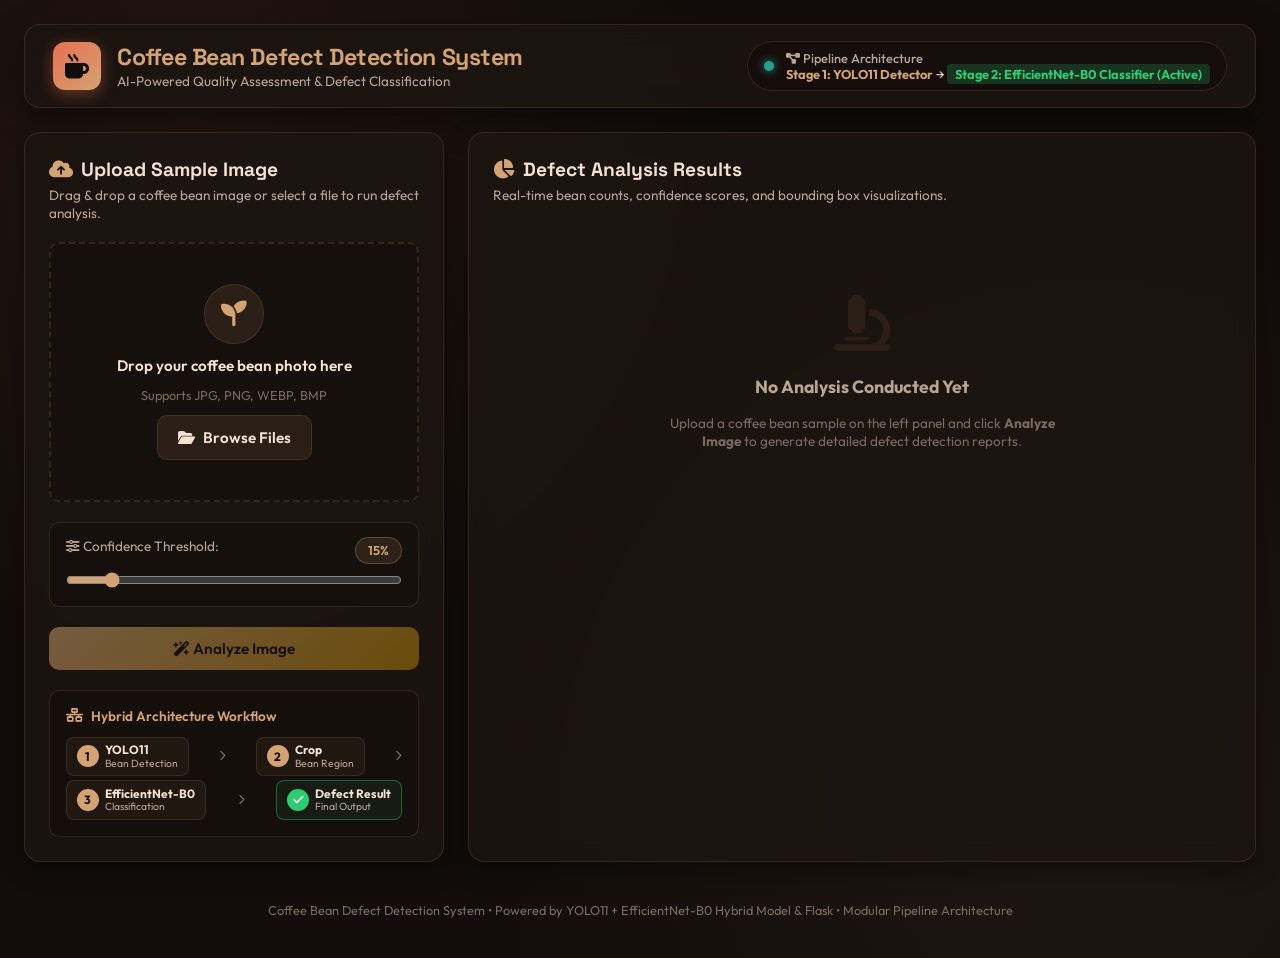
==== webapp/frontend/index.html @ 85b880dd "Initial commit - Coffee Bean Defect Detection" ====
<!DOCTYPE html>
<html lang="en">
<head>
    <meta charset="UTF-8">
    <meta name="viewport" content="width=device-width, initial-scale=1.0">
    <title>Coffee Bean Defect Detection System</title>
    <!-- Google Fonts & Font Awesome Icons -->
    <link rel="preconnect" href="https://fonts.googleapis.com">
    <link rel="preconnect" href="https://fonts.gstatic.com" crossorigin>
    <link href="https://fonts.googleapis.com/css2?family=Outfit:wght@300;400;500;600;700&family=Space+Grotesk:wght@500;700&display=swap" rel="stylesheet">
    <link rel="stylesheet" href="https://cdnjs.cloudflare.com/ajax/libs/font-awesome/6.4.0/css/all.min.css">
    <link rel="stylesheet" href="style.css">
</head>
<body>
    <div class="app-container">
        <!-- Header -->
        <header class="navbar">
            <div class="brand">
                <div class="brand-icon">
                    <i class="fa-solid fa-mug-hot"></i>
                </div>
                <div class="brand-text">
                    <h1>Coffee Bean Defect Detection System</h1>
                    <p class="subtitle">AI-Powered Quality Assessment & Defect Classification</p>
                </div>
            </div>
            <div class="pipeline-badge">
                <div class="status-indicator online"></div>
                <div class="pipeline-info">
                    <span class="pipeline-title"><i class="fa-solid fa-diagram-project"></i> Pipeline Architecture</span>
                    <span class="pipeline-stages">
                        <strong class="stage-active">Stage 1: YOLO11 Detector</strong> → 
                        <strong class="stage-active" style="background: rgba(46, 204, 113, 0.2); color: #2ecc71; padding: 2px 8px; border-radius: 4px;">Stage 2: EfficientNet-B0 Classifier (Active)</strong>
                    </span>
                </div>
            </div>
        </header>

        <!-- Main Workspace -->
        <main class="main-content">
            <!-- Control & Upload Panel (Left Column) -->
            <section class="panel upload-panel">
                <div class="panel-header">
                    <h2><i class="fa-solid fa-cloud-arrow-up"></i> Upload Sample Image</h2>
                    <p>Drag & drop a coffee bean image or select a file to run defect analysis.</p>
                </div>

                <!-- Dropzone Area -->
                <div class="dropzone" id="dropzone">
                    <input type="file" id="fileInput" accept="image/*" class="file-input">
                    <div class="dropzone-content" id="dropzoneContent">
                        <div class="upload-icon-wrapper">
                            <i class="fa-solid fa-seedling upload-icon"></i>
                        </div>
                        <p class="upload-title">Drop your coffee bean photo here</p>
                        <p class="upload-subtitle">Supports JPG, PNG, WEBP, BMP</p>
                        <button type="button" class="btn btn-secondary" onclick="document.getElementById('fileInput').click()">
                            <i class="fa-solid fa-folder-open"></i> Browse Files
                        </button>
                    </div>

                    <!-- Image Preview Overlay -->
                    <div class="preview-container hidden" id="previewContainer">
                        <img id="imagePreview" src="" alt="Selected sample preview">
                        <button type="button" class="btn-remove" id="btnRemoveImage" title="Remove Image">
                            <i class="fa-solid fa-xmark"></i>
                        </button>
                        <div class="preview-overlay-info">
                            <span id="fileNameDisplay"><i class="fa-solid fa-file-image"></i> image.jpg</span>
                        </div>
                    </div>
                </div>

                <!-- Detection Settings & Action -->
                <div class="controls-group">
                    <div class="confidence-slider-group">
                        <div class="slider-label">
                            <span><i class="fa-solid fa-sliders"></i> Confidence Threshold:</span>
                            <span id="confValueDisplay" class="badge badge-primary">15%</span>
                        </div>
                        <input type="range" id="confSlider" min="5" max="90" value="15" step="5">
                    </div>

                    <button type="button" class="btn btn-primary btn-analyze" id="btnAnalyze" disabled>
                        <span class="btn-text"><i class="fa-solid fa-wand-magic-sparkles"></i> Analyze Image</span>
                        <div class="spinner hidden" id="spinner"></div>
                    </button>
                </div>

                <!-- Hybrid Pipeline Workflow Card -->
                <div class="pipeline-workflow-card">
                    <div class="workflow-header">
                        <i class="fa-solid fa-network-wired"></i> <span>Hybrid Architecture Workflow</span>
                    </div>
                    <div class="workflow-steps">
                        <div class="step-item">
                            <span class="step-num">1</span>
                            <div class="step-details">
                                <strong>YOLO11</strong>
                                <small>Bean Detection</small>
                            </div>
                        </div>
                        <i class="fa-solid fa-chevron-right step-arrow"></i>
                        <div class="step-item">
                            <span class="step-num">2</span>
                            <div class="step-details">
                                <strong>Crop</strong>
                                <small>Bean Region</small>
                            </div>
                        </div>
                        <i class="fa-solid fa-chevron-right step-arrow"></i>
                        <div class="step-item">
                            <span class="step-num">3</span>
                            <div class="step-details">
                                <strong>EfficientNet-B0</strong>
                                <small>Classification</small>
                            </div>
                        </div>
                        <i class="fa-solid fa-chevron-right step-arrow"></i>
                        <div class="step-item step-final">
                            <span class="step-num"><i class="fa-solid fa-check"></i></span>
                            <div class="step-details">
                                <strong>Defect Result</strong>
                                <small>Final Output</small>
                            </div>
                        </div>
                    </div>
                </div>
            </section>

            <!-- Results Panel (Right Column) -->
            <section class="panel results-panel">
                <div class="panel-header">
                    <h2><i class="fa-solid fa-chart-pie"></i> Defect Analysis Results</h2>
                    <p>Real-time bean counts, confidence scores, and bounding box visualizations.</p>
                </div>

                <!-- Initial Empty State -->
                <div class="empty-state" id="emptyState">
                    <div class="empty-icon"><i class="fa-solid fa-microscope"></i></div>
                    <h3>No Analysis Conducted Yet</h3>
                    <p>Upload a coffee bean sample on the left panel and click <strong>Analyze Image</strong> to generate detailed defect detection reports.</p>
                </div>

                <!-- Active Results Section -->
                <div class="results-container hidden" id="resultsContainer">
                    <!-- Key Metric Cards -->
                    <div class="metrics-grid">
                        <div class="metric-card metric-total">
                            <div class="metric-icon"><i class="fa-solid fa-wheat-awn"></i></div>
                            <div class="metric-data">
                                <span class="metric-value" id="metricTotalBeans">0</span>
                                <span class="metric-label">Total Beans Detected</span>
                            </div>
                        </div>

                        <div class="metric-card metric-types">
                            <div class="metric-icon"><i class="fa-solid fa-triangle-exclamation"></i></div>
                            <div class="metric-data">
                                <span class="metric-value" id="metricDefectTypes">0</span>
                                <span class="metric-label">Defect Categories</span>
                            </div>
                        </div>

                        <div class="metric-card metric-quality">
                            <div class="metric-icon"><i class="fa-solid fa-shield-halved"></i></div>
                            <div class="metric-data">
                                <span class="metric-value" id="metricAvgConfidence">0%</span>
                                <span class="metric-label">Avg Confidence</span>
                            </div>
                        </div>
                    </div>

                    <!-- Visual Comparison & Tab Controls -->
                    <div class="visualizer-card">
                        <div class="tab-bar">
                            <button class="tab-btn active" data-target="annotatedView">
                                <i class="fa-solid fa-crosshairs"></i> Annotated Detection View
                            </button>
                            <button class="tab-btn" data-target="originalView">
                                <i class="fa-solid fa-image"></i> Original Image
                            </button>
                        </div>
                        <div class="image-viewport">
                            <div class="view-pane active" id="annotatedView">
                                <img id="annotatedImage" src="" alt="YOLO11 + EfficientNet-B0 Hybrid Detection Output">
                            </div>
                            <div class="view-pane" id="originalView">
                                <img id="originalImage" src="" alt="Original Uploaded Sample">
                            </div>
                        </div>
                    </div>

                    <!-- Defect Category Breakdown Badges -->
                    <div class="section-block">
                        <h3><i class="fa-solid fa-tags"></i> Class Summary</h3>
                        <div class="class-summary-tags" id="classSummaryTags">
                            <!-- Class badges rendered dynamically -->
                        </div>
                    </div>

                    <!-- Detailed Detections Table -->
                    <div class="section-block">
                        <h3><i class="fa-solid fa-list-check"></i> Individual Detections</h3>
                        <div class="table-wrapper">
                            <table class="detections-table">
                                <thead>
                                    <tr>
                                        <th>#</th>
                                        <th>Defect Class</th>
                                        <th>Confidence</th>
                                        <th>Bounding Box (xmin, ymin, xmax, ymax)</th>
                                    </tr>
                                </thead>
                                <tbody id="detectionsTableBody">
                                    <!-- Dynamic rows -->
                                </tbody>
                            </table>
                        </div>
                    </div>
                </div>
            </section>
        </main>

        <!-- Footer -->
        <footer class="footer">
            <p>Coffee Bean Defect Detection System &bull; Powered by YOLO11 + EfficientNet-B0 Hybrid Model & Flask &bull; Modular Pipeline Architecture</p>
        </footer>
    </div>

    <script src="script.js"></script>
</body>
</html>
---- webapp/frontend/style.css ----
/* CSS Variables & Coffee Theme Palette */
:root {
    --bg-dark: #120D0A;
    --bg-card: rgba(28, 20, 16, 0.85);
    --bg-card-border: rgba(212, 163, 115, 0.15);
    --panel-glow: rgba(212, 163, 115, 0.08);

    --primary-coffee: #D4A373;
    --primary-hover: #FAEDCD;
    --accent-amber: #E76F51;
    --accent-gold: #F4A261;
    --dark-roast: #2B1E16;
    
    --text-primary: #F4E1D2;
    --text-secondary: #B8A495;
    --text-muted: #7A695C;

    --badge-bg: rgba(212, 163, 115, 0.12);
    --badge-border: rgba(212, 163, 115, 0.3);

    --success-green: #2A9D8F;
    --danger-red: #E63946;

    --radius-lg: 16px;
    --radius-md: 10px;
    --radius-sm: 6px;

    --transition-fast: 0.2s ease;
    --transition-normal: 0.3s cubic-bezier(0.4, 0, 0.2, 1);
}

* {
    box-sizing: border-box;
    margin: 0;
    padding: 0;
}

body {
    font-family: 'Outfit', sans-serif;
    background-color: var(--bg-dark);
    background-image: 
        radial-gradient(circle at 15% 15%, rgba(231, 111, 81, 0.08) 0%, transparent 40%),
        radial-gradient(circle at 85% 85%, rgba(212, 163, 115, 0.06) 0%, transparent 45%);
    color: var(--text-primary);
    min-height: 100vh;
    display: flex;
    flex-direction: column;
}

.app-container {
    max-width: 1400px;
    margin: 0 auto;
    width: 100%;
    padding: 1.5rem;
    display: flex;
    flex-direction: column;
    gap: 1.5rem;
    min-height: 100vh;
}

/* Header & Navbar */
.navbar {
    display: flex;
    justify-content: space-between;
    align-items: center;
    background: var(--bg-card);
    border: 1px solid var(--bg-card-border);
    backdrop-filter: blur(12px);
    padding: 1rem 1.75rem;
    border-radius: var(--radius-lg);
    box-shadow: 0 10px 30px rgba(0, 0, 0, 0.5);
    flex-wrap: wrap;
    gap: 1rem;
}

.brand {
    display: flex;
    align-items: center;
    gap: 1rem;
}

.brand-icon {
    width: 48px;
    height: 48px;
    background: linear-gradient(135deg, var(--accent-amber), var(--primary-coffee));
    border-radius: 12px;
    display: flex;
    align-items: center;
    justify-content: center;
    font-size: 1.5rem;
    color: #120D0A;
    box-shadow: 0 4px 15px rgba(231, 111, 81, 0.4);
}

.brand-text h1 {
    font-family: 'Space Grotesk', sans-serif;
    font-size: 1.45rem;
    font-weight: 700;
    color: var(--primary-coffee);
    letter-spacing: -0.02em;
}

.brand-text .subtitle {
    font-size: 0.85rem;
    color: var(--text-secondary);
}

.pipeline-badge {
    display: flex;
    align-items: center;
    gap: 0.75rem;
    background: rgba(18, 13, 10, 0.6);
    border: 1px solid var(--bg-card-border);
    padding: 0.5rem 1rem;
    border-radius: 30px;
}

.status-indicator {
    width: 10px;
    height: 10px;
    border-radius: 50%;
}

.status-indicator.online {
    background: var(--success-green);
    box-shadow: 0 0 10px var(--success-green);
}

.pipeline-info {
    display: flex;
    flex-direction: column;
    font-size: 0.8rem;
}

.pipeline-title {
    color: var(--text-secondary);
    font-weight: 500;
}

.stage-active {
    color: var(--primary-coffee);
}

.stage-future {
    color: var(--text-muted);
    font-style: italic;
}

/* Main Layout Grid */
.main-content {
    display: grid;
    grid-template-columns: 420px 1fr;
    gap: 1.5rem;
    flex: 1;
}

@media (max-width: 1024px) {
    .main-content {
        grid-template-columns: 1fr;
    }
}

/* Panels */
.panel {
    background: var(--bg-card);
    border: 1px solid var(--bg-card-border);
    backdrop-filter: blur(12px);
    border-radius: var(--radius-lg);
    padding: 1.5rem;
    display: flex;
    flex-direction: column;
    gap: 1.25rem;
    box-shadow: 0 8px 24px rgba(0, 0, 0, 0.4);
}

.panel-header h2 {
    font-family: 'Space Grotesk', sans-serif;
    font-size: 1.2rem;
    color: var(--text-primary);
    display: flex;
    align-items: center;
    gap: 0.5rem;
}

.panel-header h2 i {
    color: var(--primary-coffee);
}

.panel-header p {
    font-size: 0.85rem;
    color: var(--text-secondary);
    margin-top: 0.25rem;
}

/* Dropzone Area */
.dropzone {
    border: 2px dashed var(--bg-card-border);
    border-radius: var(--radius-md);
    background: rgba(18, 13, 10, 0.4);
    min-height: 260px;
    display: flex;
    align-items: center;
    justify-content: center;
    position: relative;
    overflow: hidden;
    transition: var(--transition-normal);
    cursor: pointer;
}

.dropzone:hover, .dropzone.dragover {
    border-color: var(--primary-coffee);
    background: rgba(212, 163, 115, 0.05);
    box-shadow: 0 0 20px var(--panel-glow);
}

.file-input {
    display: none;
}

.dropzone-content {
    text-align: center;
    padding: 1.5rem;
    display: flex;
    flex-direction: column;
    align-items: center;
    gap: 0.75rem;
}

.upload-icon-wrapper {
    width: 60px;
    height: 60px;
    background: var(--dark-roast);
    border: 1px solid var(--bg-card-border);
    border-radius: 50%;
    display: flex;
    align-items: center;
    justify-content: center;
    font-size: 1.6rem;
    color: var(--primary-coffee);
}

.upload-title {
    font-weight: 600;
    font-size: 0.95rem;
    color: var(--text-primary);
}

.upload-subtitle {
    font-size: 0.8rem;
    color: var(--text-muted);
}

/* Preview Area */
.preview-container {
    width: 100%;
    height: 100%;
    position: absolute;
    top: 0;
    left: 0;
    background: var(--bg-dark);
}

.preview-container img {
    width: 100%;
    height: 100%;
    object-fit: contain;
}

.btn-remove {
    position: absolute;
    top: 10px;
    right: 10px;
    width: 32px;
    height: 32px;
    border-radius: 50%;
    background: rgba(0, 0, 0, 0.7);
    border: 1px solid rgba(255, 255, 255, 0.2);
    color: #fff;
    cursor: pointer;
    display: flex;
    align-items: center;
    justify-content: center;
    transition: var(--transition-fast);
}

.btn-remove:hover {
    background: var(--danger-red);
}

.preview-overlay-info {
    position: absolute;
    bottom: 10px;
    left: 10px;
    background: rgba(0, 0, 0, 0.75);
    padding: 0.25rem 0.75rem;
    border-radius: 20px;
    font-size: 0.75rem;
    color: var(--text-secondary);
}

/* Controls */
.controls-group {
    display: flex;
    flex-direction: column;
    gap: 1.25rem;
}

.confidence-slider-group {
    background: rgba(18, 13, 10, 0.4);
    padding: 0.85rem 1rem;
    border-radius: var(--radius-md);
    border: 1px solid var(--bg-card-border);
}

.slider-label {
    display: flex;
    justify-content: space-between;
    font-size: 0.85rem;
    color: var(--text-secondary);
    margin-bottom: 0.5rem;
}

input[type="range"] {
    width: 100%;
    accent-color: var(--primary-coffee);
    cursor: pointer;
}

/* Buttons */
.btn {
    font-family: inherit;
    font-size: 0.95rem;
    font-weight: 600;
    padding: 0.75rem 1.25rem;
    border-radius: var(--radius-md);
    border: none;
    cursor: pointer;
    display: inline-flex;
    align-items: center;
    justify-content: center;
    gap: 0.5rem;
    transition: var(--transition-normal);
}

.btn-primary {
    background: linear-gradient(135deg, var(--primary-coffee), #B8860B);
    color: #120D0A;
    box-shadow: 0 4px 15px rgba(212, 163, 115, 0.3);
}

.btn-primary:hover:not(:disabled) {
    background: linear-gradient(135deg, var(--primary-hover), var(--primary-coffee));
    box-shadow: 0 6px 20px rgba(212, 163, 115, 0.5);
    transform: translateY(-2px);
}

.btn-primary:disabled {
    opacity: 0.5;
    cursor: not-allowed;
    box-shadow: none;
}

.btn-secondary {
    background: var(--dark-roast);
    border: 1px solid var(--bg-card-border);
    color: var(--text-primary);
}

.btn-secondary:hover {
    background: rgba(212, 163, 115, 0.15);
}

/* Spinner */
.spinner {
    width: 18px;
    height: 18px;
    border: 2px solid rgba(18, 13, 10, 0.3);
    border-top-color: #120D0A;
    border-radius: 50%;
    animation: spin 0.8s linear infinite;
}

@keyframes spin {
    to { transform: rotate(360deg); }
}

/* Results Section */
.empty-state {
    text-align: center;
    padding: 4rem 2rem;
    display: flex;
    flex-direction: column;
    align-items: center;
    gap: 1rem;
    color: var(--text-muted);
}

.empty-icon {
    font-size: 3.5rem;
    color: var(--dark-roast);
}

.empty-state h3 {
    color: var(--text-secondary);
    font-size: 1.1rem;
}

.empty-state p {
    font-size: 0.85rem;
    max-width: 400px;
}

/* Metrics Cards */
.metrics-grid {
    display: grid;
    grid-template-columns: repeat(auto-fit, minmax(180px, 1fr));
    gap: 1rem;
}

.metric-card {
    background: rgba(18, 13, 10, 0.5);
    border: 1px solid var(--bg-card-border);
    padding: 1rem;
    border-radius: var(--radius-md);
    display: flex;
    align-items: center;
    gap: 1rem;
}

.metric-icon {
    width: 42px;
    height: 42px;
    border-radius: var(--radius-sm);
    background: var(--dark-roast);
    border: 1px solid var(--bg-card-border);
    display: flex;
    align-items: center;
    justify-content: center;
    font-size: 1.2rem;
    color: var(--primary-coffee);
}

.metric-data {
    display: flex;
    flex-direction: column;
}

.metric-value {
    font-family: 'Space Grotesk', sans-serif;
    font-size: 1.4rem;
    font-weight: 700;
    color: var(--text-primary);
}

.metric-label {
    font-size: 0.75rem;
    color: var(--text-secondary);
}

/* Image Visualizer Card */
.visualizer-card {
    background: rgba(18, 13, 10, 0.6);
    border: 1px solid var(--bg-card-border);
    border-radius: var(--radius-md);
    overflow: hidden;
}

.tab-bar {
    display: flex;
    background: var(--dark-roast);
    border-bottom: 1px solid var(--bg-card-border);
}

.tab-btn {
    flex: 1;
    padding: 0.75rem;
    background: transparent;
    border: none;
    color: var(--text-secondary);
    font-family: inherit;
    font-size: 0.85rem;
    font-weight: 500;
    cursor: pointer;
    transition: var(--transition-fast);
}

.tab-btn.active {
    color: var(--primary-coffee);
    background: rgba(212, 163, 115, 0.1);
    border-bottom: 2px solid var(--primary-coffee);
}

.image-viewport {
    min-height: 540px;
    max-height: 75vh;
    height: auto;
    position: relative;
    background: #080605;
    display: flex;
    align-items: center;
    justify-content: center;
    padding: 0.75rem;
}

.view-pane {
    display: none;
    width: 100%;
    height: 100%;
}

.view-pane.active {
    display: flex;
    align-items: center;
    justify-content: center;
}

.view-pane img {
    max-width: 100%;
    max-height: 70vh;
    width: auto;
    height: auto;
    object-fit: contain;
    border-radius: var(--radius-sm);
    box-shadow: 0 4px 20px rgba(0,0,0,0.6);
}

/* Pipeline Workflow Card */
.pipeline-workflow-card {
    background: rgba(18, 13, 10, 0.5);
    border: 1px solid var(--bg-card-border);
    border-radius: var(--radius-md);
    padding: 1rem;
    display: flex;
    flex-direction: column;
    gap: 0.75rem;
}

.workflow-header {
    font-size: 0.85rem;
    font-weight: 600;
    color: var(--primary-coffee);
    display: flex;
    align-items: center;
    gap: 0.5rem;
}

.workflow-steps {
    display: flex;
    align-items: center;
    justify-content: space-between;
    gap: 0.25rem;
    flex-wrap: wrap;
}

.step-item {
    display: flex;
    align-items: center;
    gap: 0.4rem;
    background: rgba(43, 30, 22, 0.6);
    border: 1px solid var(--bg-card-border);
    padding: 0.35rem 0.6rem;
    border-radius: 8px;
}

.step-num {
    width: 22px;
    height: 22px;
    background: var(--primary-coffee);
    color: #120D0A;
    font-weight: 700;
    font-size: 0.75rem;
    border-radius: 50%;
    display: flex;
    align-items: center;
    justify-content: center;
}

.step-details {
    display: flex;
    flex-direction: column;
}

.step-details strong {
    font-size: 0.75rem;
    color: var(--text-primary);
    line-height: 1.1;
}

.step-details small {
    font-size: 0.65rem;
    color: var(--text-secondary);
}

.step-arrow {
    font-size: 0.65rem;
    color: var(--text-muted);
}

.step-final {
    border-color: rgba(46, 204, 113, 0.4);
    background: rgba(46, 204, 113, 0.08);
}

.step-final .step-num {
    background: #2ecc71;
    color: #fff;
}

/* Section Blocks & Badges */
.section-block h3 {
    font-size: 0.95rem;
    color: var(--text-secondary);
    margin-bottom: 0.75rem;
    display: flex;
    align-items: center;
    gap: 0.5rem;
}

.class-summary-tags {
    display: flex;
    flex-wrap: wrap;
    gap: 0.5rem;
}

.badge {
    display: inline-flex;
    align-items: center;
    gap: 0.4rem;
    padding: 0.3rem 0.75rem;
    border-radius: 20px;
    font-size: 0.8rem;
    font-weight: 600;
    background: var(--badge-bg);
    border: 1px solid var(--badge-border);
    color: var(--primary-coffee);
}

.badge-count {
    background: var(--primary-coffee);
    color: #120D0A;
    border-radius: 10px;
    padding: 0.05rem 0.4rem;
    font-size: 0.75rem;
}

/* Table */
.table-wrapper {
    overflow-x: auto;
    border: 1px solid var(--bg-card-border);
    border-radius: var(--radius-md);
    max-height: 240px;
    overflow-y: auto;
}

.detections-table {
    width: 100%;
    border-collapse: collapse;
    font-size: 0.85rem;
    text-align: left;
}

.detections-table th {
    background: var(--dark-roast);
    color: var(--text-secondary);
    padding: 0.75rem 1rem;
    font-weight: 600;
    position: sticky;
    top: 0;
}

.detections-table td {
    padding: 0.65rem 1rem;
    border-top: 1px solid rgba(212, 163, 115, 0.08);
    color: var(--text-primary);
}

.detections-table tr:hover {
    background: rgba(212, 163, 115, 0.05);
}

/* Utility Classes */
.hidden {
    display: none !important;
}

.footer {
    text-align: center;
    font-size: 0.8rem;
    color: var(--text-muted);
    padding: 1rem 0;
    margin-top: auto;
}
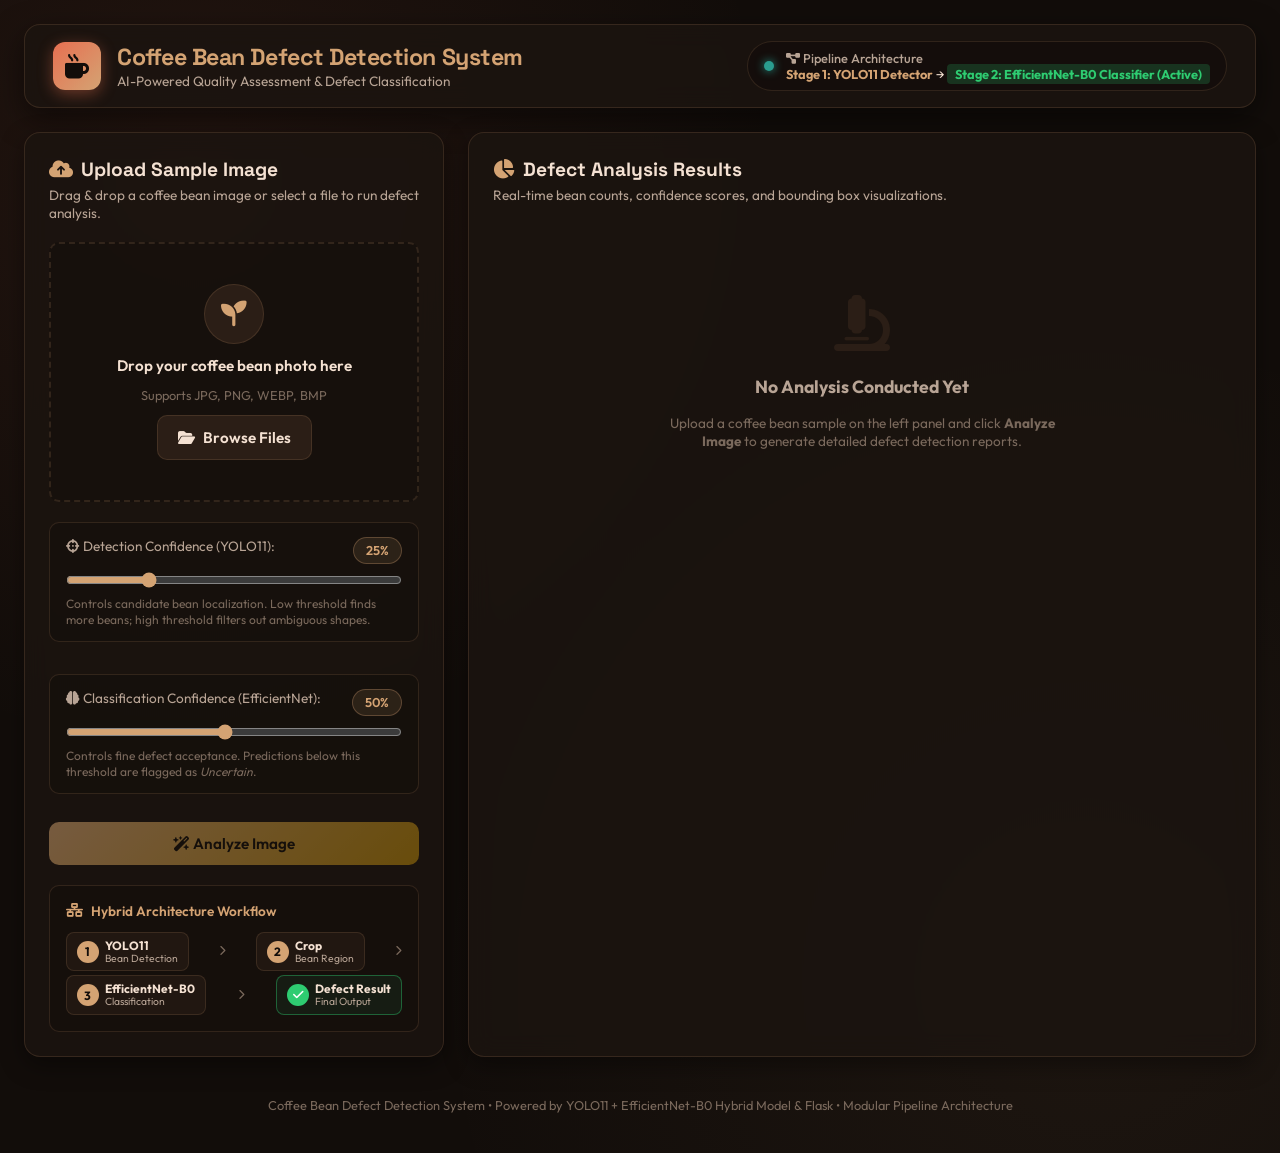
==== commit d6bf9197: "Improve hybrid inference, analysis dashboard, and classification UI - hybrid_predict.py: batch Effic" ====
--- a/webapp/frontend/index.html
+++ b/webapp/frontend/index.html
@@ -9,6 +9,8 @@
     <link rel="preconnect" href="https://fonts.gstatic.com" crossorigin>
     <link href="https://fonts.googleapis.com/css2?family=Outfit:wght@300;400;500;600;700&family=Space+Grotesk:wght@500;700&display=swap" rel="stylesheet">
     <link rel="stylesheet" href="https://cdnjs.cloudflare.com/ajax/libs/font-awesome/6.4.0/css/all.min.css">
+    <!-- Chart.js for Academic Distribution Chart -->
+    <script src="https://cdn.jsdelivr.net/npm/chart.js@4.4.1/dist/chart.umd.min.js"></script>
     <link rel="stylesheet" href="style.css">
 </head>
 <body>
@@ -73,15 +75,31 @@
 
                 <!-- Detection Settings & Action -->
                 <div class="controls-group">
+                    <!-- Detector Confidence Slider -->
                     <div class="confidence-slider-group">
                         <div class="slider-label">
-                            <span><i class="fa-solid fa-sliders"></i> Confidence Threshold:</span>
-                            <span id="confValueDisplay" class="badge badge-primary">15%</span>
-                        </div>
-                        <input type="range" id="confSlider" min="5" max="90" value="15" step="5">
-                    </div>
-
-                    <button type="button" class="btn btn-primary btn-analyze" id="btnAnalyze" disabled>
+                            <span><i class="fa-solid fa-crosshairs"></i> Detection Confidence (YOLO11):</span>
+                            <span id="confValueDisplay" class="badge badge-primary">25%</span>
+                        </div>
+                        <input type="range" id="confSlider" min="5" max="90" value="25" step="5">
+                        <p style="font-size: 0.75rem; color: var(--text-muted); margin-top: 4px; line-height: 1.3;">
+                            Controls candidate bean localization. Low threshold finds more beans; high threshold filters out ambiguous shapes.
+                        </p>
+                    </div>
+
+                    <!-- Classifier Confidence Slider -->
+                    <div class="confidence-slider-group" style="margin-top: 0.75rem;">
+                        <div class="slider-label">
+                            <span><i class="fa-solid fa-brain"></i> Classification Confidence (EfficientNet):</span>
+                            <span id="effnetConfValueDisplay" class="badge badge-primary">50%</span>
+                        </div>
+                        <input type="range" id="effnetConfSlider" min="10" max="95" value="50" step="5">
+                        <p style="font-size: 0.75rem; color: var(--text-muted); margin-top: 4px; line-height: 1.3;">
+                            Controls fine defect acceptance. Predictions below this threshold are flagged as <em>Uncertain</em>.
+                        </p>
+                    </div>
+
+                    <button type="button" class="btn btn-primary btn-analyze" id="btnAnalyze" disabled style="margin-top: 0.5rem;">
                         <span class="btn-text"><i class="fa-solid fa-wand-magic-sparkles"></i> Analyze Image</span>
                         <div class="spinner hidden" id="spinner"></div>
                     </button>
@@ -144,30 +162,47 @@
 
                 <!-- Active Results Section -->
                 <div class="results-container hidden" id="resultsContainer">
-                    <!-- Key Metric Cards -->
+                    <!-- Key Metric Cards (4 Compact Stat Cards) -->
                     <div class="metrics-grid">
                         <div class="metric-card metric-total">
                             <div class="metric-icon"><i class="fa-solid fa-wheat-awn"></i></div>
                             <div class="metric-data">
                                 <span class="metric-value" id="metricTotalBeans">0</span>
-                                <span class="metric-label">Total Beans Detected</span>
-                            </div>
-                        </div>
-
-                        <div class="metric-card metric-types">
-                            <div class="metric-icon"><i class="fa-solid fa-triangle-exclamation"></i></div>
+                                <span class="metric-label">Total Beans</span>
+                            </div>
+                        </div>
+
+                        <div class="metric-card" style="border-left: 3px solid #2ecc71;">
+                            <div class="metric-icon" style="color: #2ecc71; background: rgba(46, 204, 113, 0.1);"><i class="fa-solid fa-circle-check"></i></div>
                             <div class="metric-data">
-                                <span class="metric-value" id="metricDefectTypes">0</span>
-                                <span class="metric-label">Defect Categories</span>
-                            </div>
-                        </div>
-
-                        <div class="metric-card metric-quality">
-                            <div class="metric-icon"><i class="fa-solid fa-shield-halved"></i></div>
+                                <span class="metric-value" id="metricConfirmed" style="color: #2ecc71;">0</span>
+                                <span class="metric-label">Confirmed</span>
+                            </div>
+                        </div>
+
+                        <div class="metric-card" style="border-left: 3px solid #e67e22;">
+                            <div class="metric-icon" style="color: #e67e22; background: rgba(230, 126, 34, 0.1);"><i class="fa-solid fa-triangle-exclamation"></i></div>
                             <div class="metric-data">
-                                <span class="metric-value" id="metricAvgConfidence">0%</span>
-                                <span class="metric-label">Avg Confidence</span>
-                            </div>
+                                <span class="metric-value" id="metricUncertain" style="color: #e67e22;">0</span>
+                                <span class="metric-label">Uncertain</span>
+                            </div>
+                        </div>
+
+                        <div class="metric-card metric-quality" style="border-left: 3px solid var(--accent-gold);">
+                            <div class="metric-icon"><i class="fa-solid fa-stopwatch"></i></div>
+                            <div class="metric-data">
+                                <span class="metric-value" id="metricProcessingTime">0 ms</span>
+                                <span class="metric-label" title="Measured end-to-end request time including upload and inference">Frontend Elapsed Time</span>
+                            </div>
+                        </div>
+                    </div>
+
+                    <!-- Compact Hybrid Model Information Panel -->
+                    <div class="model-info-panel">
+                        <div class="info-row">
+                            <span class="info-tag"><i class="fa-solid fa-microchip"></i> <strong>Stage 1 (Detection):</strong> YOLO11n @ 640px (<span id="infoYoloThresh">25%</span> threshold)</span>
+                            <span class="info-tag"><i class="fa-solid fa-brain"></i> <strong>Stage 2 (Classification):</strong> EfficientNet-B0 (<span id="infoEffnetThresh">50%</span> threshold)</span>
+                            <span class="info-tag"><i class="fa-solid fa-file-image"></i> <strong>Sample:</strong> <span id="infoSampleName">None</span></span>
                         </div>
                     </div>
 
@@ -191,25 +226,68 @@
                         </div>
                     </div>
 
-                    <!-- Defect Category Breakdown Badges -->
+                    <!-- Defect Distribution Chart & Summary Section -->
                     <div class="section-block">
-                        <h3><i class="fa-solid fa-tags"></i> Class Summary</h3>
-                        <div class="class-summary-tags" id="classSummaryTags">
+                        <div class="section-header-flex">
+                            <h3><i class="fa-solid fa-chart-column"></i> Predicted-Class Distribution</h3>
+                            <small class="text-muted" style="font-size: 0.75rem;">Model prediction distribution across detected beans (not ground-truth accuracy)</small>
+                        </div>
+                        <div class="chart-container-card" style="background: var(--bg-card); border: 1px solid var(--bg-card-border); border-radius: var(--radius-md); padding: 1rem; margin-top: 0.75rem;">
+                            <canvas id="distributionChart" style="max-height: 240px; width: 100%;"></canvas>
+                        </div>
+                        <div class="class-summary-tags" id="classSummaryTags" style="margin-top: 0.75rem;">
                             <!-- Class badges rendered dynamically -->
                         </div>
                     </div>
 
-                    <!-- Detailed Detections Table -->
+                    <!-- Detailed Detections Table with Filter Controls & Export -->
                     <div class="section-block">
-                        <h3><i class="fa-solid fa-list-check"></i> Individual Detections</h3>
+                        <div class="section-header-flex">
+                            <h3><i class="fa-solid fa-list-check"></i> Individual Detections</h3>
+                            <button type="button" class="btn btn-secondary btn-sm" id="btnExportCsv" title="Export current detections to CSV">
+                                <i class="fa-solid fa-file-csv"></i> Export CSV
+                            </button>
+                        </div>
+
+                        <!-- Table Filter Controls -->
+                        <div class="table-controls-bar">
+                            <div class="filter-input-wrap">
+                                <i class="fa-solid fa-magnifying-glass"></i>
+                                <input type="text" id="tableSearchInput" placeholder="Search class name...">
+                            </div>
+
+                            <div class="filter-select-wrap">
+                                <select id="tableStatusFilter">
+                                    <option value="all">All Statuses</option>
+                                    <option value="confirmed">Confirmed Only</option>
+                                    <option value="uncertain">Uncertain Only</option>
+                                </select>
+                            </div>
+
+                            <div class="filter-select-wrap">
+                                <select id="tableSortSelect">
+                                    <option value="id_asc">Sort: ID (1 - N)</option>
+                                    <option value="conf_desc">Sort: Classifier Conf (High → Low)</option>
+                                    <option value="conf_asc">Sort: Classifier Conf (Low → High)</option>
+                                    <option value="yolo_desc">Sort: YOLO Conf (High → Low)</option>
+                                </select>
+                            </div>
+
+                            <button type="button" class="btn btn-secondary btn-sm" id="btnResetFilters" title="Reset search, filters, and sorting">
+                                <i class="fa-solid fa-rotate-left"></i> Reset
+                            </button>
+                        </div>
+
                         <div class="table-wrapper">
                             <table class="detections-table">
                                 <thead>
                                     <tr>
                                         <th>#</th>
-                                        <th>Defect Class</th>
-                                        <th>Confidence</th>
-                                        <th>Bounding Box (xmin, ymin, xmax, ymax)</th>
+                                        <th>Predicted Class</th>
+                                        <th>Classifier Conf (Stage 2)</th>
+                                        <th>YOLO Conf (Stage 1)</th>
+                                        <th>Status</th>
+                                        <th>Bounding Box</th>
                                     </tr>
                                 </thead>
                                 <tbody id="detectionsTableBody">
--- a/webapp/frontend/style.css
+++ b/webapp/frontend/style.css
@@ -678,6 +678,126 @@
     background: rgba(212, 163, 115, 0.05);
 }
 
+/* Model Information Panel */
+.model-info-panel {
+    background: rgba(43, 30, 22, 0.6);
+    border: 1px solid var(--bg-card-border);
+    border-radius: var(--radius-md);
+    padding: 0.65rem 1rem;
+}
+
+.info-row {
+    display: flex;
+    flex-wrap: wrap;
+    align-items: center;
+    gap: 1.25rem;
+    font-size: 0.8rem;
+    color: var(--text-secondary);
+}
+
+.info-tag {
+    display: flex;
+    align-items: center;
+    gap: 0.4rem;
+}
+
+.info-tag i {
+    color: var(--primary-coffee);
+}
+
+.info-tag strong {
+    color: var(--text-primary);
+}
+
+.section-header-flex {
+    display: flex;
+    justify-content: space-between;
+    align-items: center;
+    flex-wrap: wrap;
+    gap: 0.5rem;
+}
+
+/* Table Controls Bar & Toolbar */
+.table-controls-bar {
+    display: flex;
+    flex-wrap: wrap;
+    align-items: center;
+    gap: 0.65rem;
+    margin: 0.85rem 0;
+    padding: 0.65rem;
+    background: rgba(18, 13, 10, 0.45);
+    border: 1px solid var(--bg-card-border);
+    border-radius: var(--radius-sm);
+}
+
+.filter-input-wrap {
+    position: relative;
+    flex: 1;
+    min-width: 170px;
+}
+
+.filter-input-wrap i {
+    position: absolute;
+    left: 0.75rem;
+    top: 50%;
+    transform: translateY(-50%);
+    color: var(--text-muted);
+    font-size: 0.8rem;
+    pointer-events: none;
+}
+
+.filter-input-wrap input {
+    width: 100%;
+    padding: 0.5rem 0.75rem 0.5rem 2rem;
+    background: var(--bg-dark);
+    border: 1px solid var(--bg-card-border);
+    border-radius: var(--radius-sm);
+    color: var(--text-primary);
+    font-size: 0.82rem;
+    outline: none;
+    transition: var(--transition-fast);
+}
+
+.filter-input-wrap input:focus {
+    border-color: var(--primary-coffee);
+    box-shadow: 0 0 8px rgba(212, 163, 115, 0.2);
+}
+
+.filter-select-wrap select {
+    padding: 0.5rem 0.85rem;
+    background: var(--bg-dark);
+    border: 1px solid var(--bg-card-border);
+    border-radius: var(--radius-sm);
+    color: var(--text-primary);
+    font-size: 0.82rem;
+    outline: none;
+    cursor: pointer;
+    transition: var(--transition-fast);
+}
+
+.filter-select-wrap select:focus {
+    border-color: var(--primary-coffee);
+    box-shadow: 0 0 8px rgba(212, 163, 115, 0.2);
+}
+
+.btn-sm {
+    padding: 0.45rem 0.9rem;
+    font-size: 0.8rem;
+    font-weight: 500;
+    border-radius: var(--radius-sm);
+    cursor: pointer;
+    transition: var(--transition-fast);
+}
+
+.btn-sm:hover {
+    filter: brightness(1.15);
+}
+
+.btn-sm:focus-visible {
+    outline: 2px solid var(--primary-coffee);
+    outline-offset: 2px;
+}
+
 /* Utility Classes */
 .hidden {
     display: none !important;
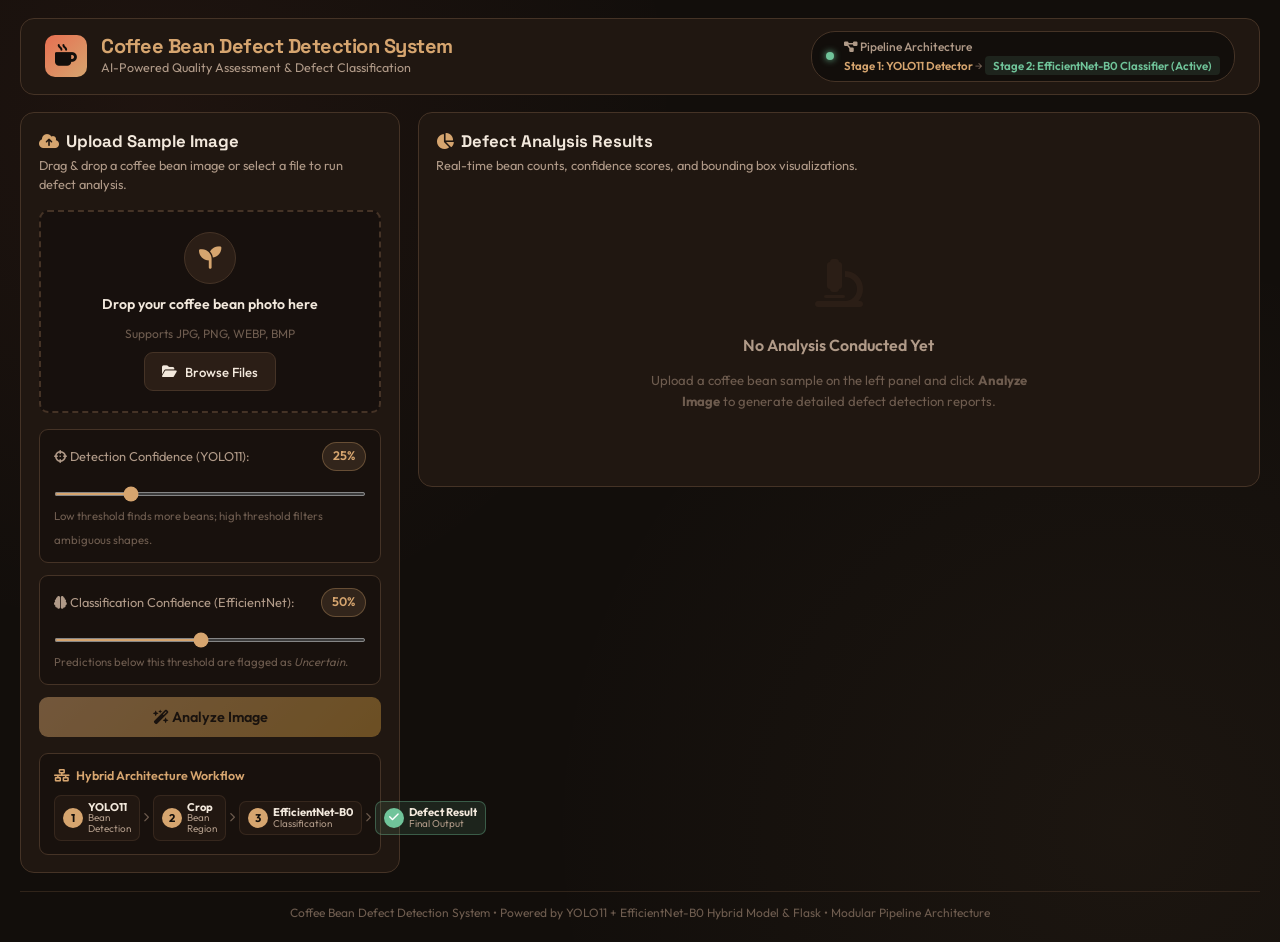
==== commit 810bde82: "Visual-polish pass: tighten palette, layout, cards, table, and chart - style.css: corrected palette " ====
--- a/webapp/frontend/index.html
+++ b/webapp/frontend/index.html
@@ -32,7 +32,7 @@
                     <span class="pipeline-title"><i class="fa-solid fa-diagram-project"></i> Pipeline Architecture</span>
                     <span class="pipeline-stages">
                         <strong class="stage-active">Stage 1: YOLO11 Detector</strong> → 
-                        <strong class="stage-active" style="background: rgba(46, 204, 113, 0.2); color: #2ecc71; padding: 2px 8px; border-radius: 4px;">Stage 2: EfficientNet-B0 Classifier (Active)</strong>
+                        <strong class="stage-active" style="background: var(--confirmed-bg); color: var(--confirmed-color); padding: 2px 8px; border-radius: 4px;">Stage 2: EfficientNet-B0 Classifier (Active)</strong>
                     </span>
                 </div>
             </div>
@@ -82,24 +82,20 @@
                             <span id="confValueDisplay" class="badge badge-primary">25%</span>
                         </div>
                         <input type="range" id="confSlider" min="5" max="90" value="25" step="5">
-                        <p style="font-size: 0.75rem; color: var(--text-muted); margin-top: 4px; line-height: 1.3;">
-                            Controls candidate bean localization. Low threshold finds more beans; high threshold filters out ambiguous shapes.
-                        </p>
+                        <span class="slider-hint">Low threshold finds more beans; high threshold filters ambiguous shapes.</span>
                     </div>
 
                     <!-- Classifier Confidence Slider -->
-                    <div class="confidence-slider-group" style="margin-top: 0.75rem;">
+                    <div class="confidence-slider-group">
                         <div class="slider-label">
                             <span><i class="fa-solid fa-brain"></i> Classification Confidence (EfficientNet):</span>
                             <span id="effnetConfValueDisplay" class="badge badge-primary">50%</span>
                         </div>
                         <input type="range" id="effnetConfSlider" min="10" max="95" value="50" step="5">
-                        <p style="font-size: 0.75rem; color: var(--text-muted); margin-top: 4px; line-height: 1.3;">
-                            Controls fine defect acceptance. Predictions below this threshold are flagged as <em>Uncertain</em>.
-                        </p>
-                    </div>
-
-                    <button type="button" class="btn btn-primary btn-analyze" id="btnAnalyze" disabled style="margin-top: 0.5rem;">
+                        <span class="slider-hint">Predictions below this threshold are flagged as <em>Uncertain</em>.</span>
+                    </div>
+
+                    <button type="button" class="btn btn-primary btn-analyze" id="btnAnalyze" disabled>
                         <span class="btn-text"><i class="fa-solid fa-wand-magic-sparkles"></i> Analyze Image</span>
                         <div class="spinner hidden" id="spinner"></div>
                     </button>
@@ -164,7 +160,7 @@
                 <div class="results-container hidden" id="resultsContainer">
                     <!-- Key Metric Cards (4 Compact Stat Cards) -->
                     <div class="metrics-grid">
-                        <div class="metric-card metric-total">
+                        <div class="metric-card mc-total">
                             <div class="metric-icon"><i class="fa-solid fa-wheat-awn"></i></div>
                             <div class="metric-data">
                                 <span class="metric-value" id="metricTotalBeans">0</span>
@@ -172,27 +168,27 @@
                             </div>
                         </div>
 
-                        <div class="metric-card" style="border-left: 3px solid #2ecc71;">
-                            <div class="metric-icon" style="color: #2ecc71; background: rgba(46, 204, 113, 0.1);"><i class="fa-solid fa-circle-check"></i></div>
+                        <div class="metric-card mc-confirmed">
+                            <div class="metric-icon"><i class="fa-solid fa-circle-check"></i></div>
                             <div class="metric-data">
-                                <span class="metric-value" id="metricConfirmed" style="color: #2ecc71;">0</span>
+                                <span class="metric-value" id="metricConfirmed">0</span>
                                 <span class="metric-label">Confirmed</span>
                             </div>
                         </div>
 
-                        <div class="metric-card" style="border-left: 3px solid #e67e22;">
-                            <div class="metric-icon" style="color: #e67e22; background: rgba(230, 126, 34, 0.1);"><i class="fa-solid fa-triangle-exclamation"></i></div>
+                        <div class="metric-card mc-uncertain">
+                            <div class="metric-icon"><i class="fa-solid fa-triangle-exclamation"></i></div>
                             <div class="metric-data">
-                                <span class="metric-value" id="metricUncertain" style="color: #e67e22;">0</span>
+                                <span class="metric-value" id="metricUncertain">0</span>
                                 <span class="metric-label">Uncertain</span>
                             </div>
                         </div>
 
-                        <div class="metric-card metric-quality" style="border-left: 3px solid var(--accent-gold);">
+                        <div class="metric-card mc-time">
                             <div class="metric-icon"><i class="fa-solid fa-stopwatch"></i></div>
                             <div class="metric-data">
                                 <span class="metric-value" id="metricProcessingTime">0 ms</span>
-                                <span class="metric-label" title="Measured end-to-end request time including upload and inference">Frontend Elapsed Time</span>
+                                <span class="metric-label" title="End-to-end request time including upload and inference">Elapsed Time</span>
                             </div>
                         </div>
                     </div>
@@ -232,10 +228,10 @@
                             <h3><i class="fa-solid fa-chart-column"></i> Predicted-Class Distribution</h3>
                             <small class="text-muted" style="font-size: 0.75rem;">Model prediction distribution across detected beans (not ground-truth accuracy)</small>
                         </div>
-                        <div class="chart-container-card" style="background: var(--bg-card); border: 1px solid var(--bg-card-border); border-radius: var(--radius-md); padding: 1rem; margin-top: 0.75rem;">
-                            <canvas id="distributionChart" style="max-height: 240px; width: 100%;"></canvas>
-                        </div>
-                        <div class="class-summary-tags" id="classSummaryTags" style="margin-top: 0.75rem;">
+                        <div class="chart-container-card">
+                            <canvas id="distributionChart" style="max-height: 220px; width: 100%;"></canvas>
+                        </div>
+                        <div class="class-summary-tags" id="classSummaryTags">
                             <!-- Class badges rendered dynamically -->
                         </div>
                     </div>
--- a/webapp/frontend/style.css
+++ b/webapp/frontend/style.css
@@ -1,812 +1,328 @@
-/* CSS Variables & Coffee Theme Palette */
+﻿/* =============================================================
+   Coffee Bean Defect Detection - Design System
+   Visual-polish pass: consistent palette, 1366x768 optimised
+   ============================================================= */
+
 :root {
-    --bg-dark: #120D0A;
-    --bg-card: rgba(28, 20, 16, 0.85);
-    --bg-card-border: rgba(212, 163, 115, 0.15);
-    --panel-glow: rgba(212, 163, 115, 0.08);
-
-    --primary-coffee: #D4A373;
-    --primary-hover: #FAEDCD;
-    --accent-amber: #E76F51;
-    --accent-gold: #F4A261;
-    --dark-roast: #2B1E16;
-    
-    --text-primary: #F4E1D2;
-    --text-secondary: #B8A495;
-    --text-muted: #7A695C;
-
-    --badge-bg: rgba(212, 163, 115, 0.12);
-    --badge-border: rgba(212, 163, 115, 0.3);
-
-    --success-green: #2A9D8F;
-    --danger-red: #E63946;
-
-    --radius-lg: 16px;
-    --radius-md: 10px;
-    --radius-sm: 6px;
-
-    --transition-fast: 0.2s ease;
-    --transition-normal: 0.3s cubic-bezier(0.4, 0, 0.2, 1);
-}
-
-* {
-    box-sizing: border-box;
-    margin: 0;
-    padding: 0;
-}
+    --bg-dark:        #120E0B;
+    --bg-card:        #201711;
+    --bg-card-raised: #271C14;
+    --bg-input:       #0E0B09;
+    --bg-card-border: #453326;
+    --border-subtle:  rgba(69, 51, 38, 0.6);
+    --panel-glow:     rgba(214, 165, 111, 0.07);
+    --primary-coffee: #D6A56F;
+    --primary-hover:  #ECC48A;
+    --accent-amber:   #E76F51;
+    --accent-gold:    #C8933A;
+    --dark-roast:     #2B1E16;
+    --text-primary:   #F2E8DC;
+    --text-secondary: #B09A88;
+    --text-muted:     #6E5C4F;
+    --confirmed-color: #70C49A;
+    --confirmed-bg:    rgba(112, 196, 154, 0.12);
+    --confirmed-border:rgba(112, 196, 154, 0.35);
+    --uncertain-color: #E6A04B;
+    --uncertain-bg:    rgba(230, 160, 75, 0.12);
+    --uncertain-border:rgba(230, 160, 75, 0.35);
+    --badge-bg:     rgba(214, 165, 111, 0.1);
+    --badge-border: rgba(214, 165, 111, 0.28);
+    --danger-red:   #D64045;
+    --radius-lg: 14px;
+    --radius-md:  9px;
+    --radius-sm:  5px;
+    --transition-fast:   0.15s ease;
+    --transition-normal: 0.25s cubic-bezier(0.4, 0, 0.2, 1);
+}
+
+*, *::before, *::after { box-sizing: border-box; margin: 0; padding: 0; }
 
 body {
     font-family: 'Outfit', sans-serif;
     background-color: var(--bg-dark);
-    background-image: 
-        radial-gradient(circle at 15% 15%, rgba(231, 111, 81, 0.08) 0%, transparent 40%),
-        radial-gradient(circle at 85% 85%, rgba(212, 163, 115, 0.06) 0%, transparent 45%);
+    background-image:
+        radial-gradient(circle at 12% 12%, rgba(231,111,81,0.06) 0%, transparent 38%),
+        radial-gradient(circle at 88% 88%, rgba(214,165,111,0.05) 0%, transparent 42%);
     color: var(--text-primary);
     min-height: 100vh;
+    line-height: 1.5;
+}
+
+.app-container {
+    max-width: 1440px;
+    margin: 0 auto;
+    width: 100%;
+    padding: 1.1rem 1.25rem 0.75rem;
     display: flex;
     flex-direction: column;
-}
-
-.app-container {
-    max-width: 1400px;
-    margin: 0 auto;
-    width: 100%;
-    padding: 1.5rem;
-    display: flex;
-    flex-direction: column;
-    gap: 1.5rem;
+    gap: 1.1rem;
     min-height: 100vh;
 }
 
-/* Header & Navbar */
+/* Navbar */
 .navbar {
     display: flex;
     justify-content: space-between;
     align-items: center;
     background: var(--bg-card);
     border: 1px solid var(--bg-card-border);
-    backdrop-filter: blur(12px);
-    padding: 1rem 1.75rem;
+    padding: 0.75rem 1.5rem;
     border-radius: var(--radius-lg);
-    box-shadow: 0 10px 30px rgba(0, 0, 0, 0.5);
     flex-wrap: wrap;
-    gap: 1rem;
-}
-
-.brand {
-    display: flex;
-    align-items: center;
-    gap: 1rem;
-}
-
+    gap: 0.75rem;
+}
+.brand { display: flex; align-items: center; gap: 0.875rem; }
 .brand-icon {
-    width: 48px;
-    height: 48px;
+    width: 42px; height: 42px;
     background: linear-gradient(135deg, var(--accent-amber), var(--primary-coffee));
-    border-radius: 12px;
-    display: flex;
-    align-items: center;
-    justify-content: center;
-    font-size: 1.5rem;
-    color: #120D0A;
-    box-shadow: 0 4px 15px rgba(231, 111, 81, 0.4);
-}
-
+    border-radius: 10px;
+    display: flex; align-items: center; justify-content: center;
+    font-size: 1.35rem; color: var(--bg-dark); flex-shrink: 0;
+}
 .brand-text h1 {
     font-family: 'Space Grotesk', sans-serif;
-    font-size: 1.45rem;
-    font-weight: 700;
+    font-size: 1.25rem; font-weight: 700;
     color: var(--primary-coffee);
-    letter-spacing: -0.02em;
-}
-
-.brand-text .subtitle {
-    font-size: 0.85rem;
-    color: var(--text-secondary);
-}
-
+    letter-spacing: -0.025em; line-height: 1.2;
+}
+.brand-text .subtitle { font-size: 0.78rem; color: var(--text-secondary); margin-top: 1px; }
 .pipeline-badge {
-    display: flex;
-    align-items: center;
-    gap: 0.75rem;
-    background: rgba(18, 13, 10, 0.6);
+    display: flex; align-items: center; gap: 0.6rem;
+    background: var(--bg-dark);
     border: 1px solid var(--bg-card-border);
-    padding: 0.5rem 1rem;
-    border-radius: 30px;
-}
-
-.status-indicator {
-    width: 10px;
-    height: 10px;
-    border-radius: 50%;
-}
-
-.status-indicator.online {
-    background: var(--success-green);
-    box-shadow: 0 0 10px var(--success-green);
-}
-
-.pipeline-info {
-    display: flex;
-    flex-direction: column;
-    font-size: 0.8rem;
-}
-
-.pipeline-title {
-    color: var(--text-secondary);
-    font-weight: 500;
-}
-
-.stage-active {
-    color: var(--primary-coffee);
-}
-
-.stage-future {
-    color: var(--text-muted);
-    font-style: italic;
-}
-
-/* Main Layout Grid */
+    padding: 0.4rem 0.9rem; border-radius: 24px;
+}
+.status-indicator { width: 8px; height: 8px; border-radius: 50%; flex-shrink: 0; }
+.status-indicator.online { background: var(--confirmed-color); box-shadow: 0 0 7px var(--confirmed-color); }
+.pipeline-info { display: flex; flex-direction: column; gap: 1px; font-size: 0.75rem; }
+.pipeline-title { color: var(--text-secondary); font-weight: 500; }
+.pipeline-stages { color: var(--text-muted); font-size: 0.72rem; }
+.stage-active { color: var(--primary-coffee); font-weight: 600; }
+
+/* Main layout */
 .main-content {
     display: grid;
-    grid-template-columns: 420px 1fr;
-    gap: 1.5rem;
+    grid-template-columns: 380px 1fr;
+    gap: 1.1rem;
     flex: 1;
-}
-
-@media (max-width: 1024px) {
-    .main-content {
-        grid-template-columns: 1fr;
-    }
-}
+    align-items: start;
+}
+@media (max-width: 1100px) { .main-content { grid-template-columns: 340px 1fr; } }
+@media (max-width: 900px)  { .main-content { grid-template-columns: 1fr; } }
 
 /* Panels */
 .panel {
     background: var(--bg-card);
     border: 1px solid var(--bg-card-border);
-    backdrop-filter: blur(12px);
     border-radius: var(--radius-lg);
-    padding: 1.5rem;
-    display: flex;
-    flex-direction: column;
-    gap: 1.25rem;
-    box-shadow: 0 8px 24px rgba(0, 0, 0, 0.4);
-}
-
+    padding: 1.1rem;
+    display: flex; flex-direction: column; gap: 1rem;
+}
 .panel-header h2 {
     font-family: 'Space Grotesk', sans-serif;
-    font-size: 1.2rem;
+    font-size: 1.05rem; font-weight: 700;
     color: var(--text-primary);
-    display: flex;
-    align-items: center;
-    gap: 0.5rem;
-}
-
-.panel-header h2 i {
-    color: var(--primary-coffee);
-}
-
-.panel-header p {
-    font-size: 0.85rem;
-    color: var(--text-secondary);
-    margin-top: 0.25rem;
-}
-
-/* Dropzone Area */
+    display: flex; align-items: center; gap: 0.45rem; line-height: 1.3;
+}
+.panel-header h2 i { color: var(--primary-coffee); font-size: 0.95em; }
+.panel-header p { font-size: 0.8rem; color: var(--text-secondary); margin-top: 0.2rem; }
+
+/* Dropzone */
 .dropzone {
     border: 2px dashed var(--bg-card-border);
     border-radius: var(--radius-md);
-    background: rgba(18, 13, 10, 0.4);
-    min-height: 260px;
-    display: flex;
-    align-items: center;
-    justify-content: center;
-    position: relative;
-    overflow: hidden;
-    transition: var(--transition-normal);
+    background: rgba(14, 11, 9, 0.45);
+    min-height: 200px;
+    display: flex; align-items: center; justify-content: center;
+    position: relative; overflow: hidden;
+    transition: border-color var(--transition-normal), background var(--transition-normal);
     cursor: pointer;
 }
-
-.dropzone:hover, .dropzone.dragover {
-    border-color: var(--primary-coffee);
-    background: rgba(212, 163, 115, 0.05);
-    box-shadow: 0 0 20px var(--panel-glow);
-}
-
-.file-input {
-    display: none;
-}
-
-.dropzone-content {
-    text-align: center;
-    padding: 1.5rem;
-    display: flex;
-    flex-direction: column;
-    align-items: center;
-    gap: 0.75rem;
-}
-
+.dropzone:hover, .dropzone.dragover { border-color: var(--primary-coffee); background: rgba(214,165,111,0.04); }
+.file-input { display: none; }
+.dropzone-content { text-align: center; padding: 1.25rem; display: flex; flex-direction: column; align-items: center; gap: 0.6rem; }
 .upload-icon-wrapper {
-    width: 60px;
-    height: 60px;
-    background: var(--dark-roast);
-    border: 1px solid var(--bg-card-border);
+    width: 52px; height: 52px;
+    background: var(--dark-roast); border: 1px solid var(--bg-card-border);
     border-radius: 50%;
-    display: flex;
-    align-items: center;
-    justify-content: center;
-    font-size: 1.6rem;
-    color: var(--primary-coffee);
-}
-
-.upload-title {
-    font-weight: 600;
-    font-size: 0.95rem;
-    color: var(--text-primary);
-}
-
-.upload-subtitle {
-    font-size: 0.8rem;
-    color: var(--text-muted);
-}
-
-/* Preview Area */
-.preview-container {
-    width: 100%;
-    height: 100%;
-    position: absolute;
-    top: 0;
-    left: 0;
-    background: var(--bg-dark);
-}
-
-.preview-container img {
-    width: 100%;
-    height: 100%;
-    object-fit: contain;
-}
-
+    display: flex; align-items: center; justify-content: center;
+    font-size: 1.4rem; color: var(--primary-coffee);
+}
+.upload-title { font-weight: 600; font-size: 0.88rem; color: var(--text-primary); }
+.upload-subtitle { font-size: 0.75rem; color: var(--text-muted); }
+
+/* Preview */
+.preview-container { width: 100%; height: 100%; position: absolute; inset: 0; background: var(--bg-dark); }
+.preview-container img { width: 100%; height: 100%; object-fit: contain; }
 .btn-remove {
-    position: absolute;
-    top: 10px;
-    right: 10px;
-    width: 32px;
-    height: 32px;
-    border-radius: 50%;
-    background: rgba(0, 0, 0, 0.7);
-    border: 1px solid rgba(255, 255, 255, 0.2);
-    color: #fff;
-    cursor: pointer;
-    display: flex;
-    align-items: center;
-    justify-content: center;
-    transition: var(--transition-fast);
-}
-
-.btn-remove:hover {
-    background: var(--danger-red);
-}
-
+    position: absolute; top: 8px; right: 8px;
+    width: 28px; height: 28px; border-radius: 50%;
+    background: rgba(0,0,0,0.65); border: 1px solid rgba(255,255,255,0.18);
+    color: #fff; cursor: pointer;
+    display: flex; align-items: center; justify-content: center;
+    font-size: 0.8rem; transition: background var(--transition-fast);
+}
+.btn-remove:hover { background: var(--danger-red); }
 .preview-overlay-info {
-    position: absolute;
-    bottom: 10px;
-    left: 10px;
-    background: rgba(0, 0, 0, 0.75);
-    padding: 0.25rem 0.75rem;
-    border-radius: 20px;
-    font-size: 0.75rem;
-    color: var(--text-secondary);
+    position: absolute; bottom: 8px; left: 8px;
+    background: rgba(0,0,0,0.7); padding: 0.2rem 0.65rem;
+    border-radius: 16px; font-size: 0.7rem; color: var(--text-secondary);
 }
 
 /* Controls */
-.controls-group {
-    display: flex;
-    flex-direction: column;
-    gap: 1.25rem;
-}
-
+.controls-group { display: flex; flex-direction: column; gap: 0.75rem; }
 .confidence-slider-group {
-    background: rgba(18, 13, 10, 0.4);
-    padding: 0.85rem 1rem;
+    background: rgba(14, 11, 9, 0.45);
+    padding: 0.75rem 0.875rem;
     border-radius: var(--radius-md);
     border: 1px solid var(--bg-card-border);
 }
-
 .slider-label {
-    display: flex;
-    justify-content: space-between;
-    font-size: 0.85rem;
-    color: var(--text-secondary);
-    margin-bottom: 0.5rem;
-}
-
-input[type="range"] {
-    width: 100%;
-    accent-color: var(--primary-coffee);
-    cursor: pointer;
-}
+    display: flex; justify-content: space-between; align-items: center;
+    font-size: 0.8rem; color: var(--text-secondary);
+    margin-bottom: 0.45rem; gap: 0.5rem;
+}
+.slider-hint { font-size: 0.71rem; color: var(--text-muted); margin-top: 5px; line-height: 1.35; }
+input[type="range"] { width: 100%; accent-color: var(--primary-coffee); cursor: pointer; height: 4px; }
 
 /* Buttons */
 .btn {
-    font-family: inherit;
-    font-size: 0.95rem;
-    font-weight: 600;
-    padding: 0.75rem 1.25rem;
-    border-radius: var(--radius-md);
-    border: none;
-    cursor: pointer;
-    display: inline-flex;
-    align-items: center;
-    justify-content: center;
-    gap: 0.5rem;
-    transition: var(--transition-normal);
-}
-
-.btn-primary {
-    background: linear-gradient(135deg, var(--primary-coffee), #B8860B);
-    color: #120D0A;
-    box-shadow: 0 4px 15px rgba(212, 163, 115, 0.3);
-}
-
-.btn-primary:hover:not(:disabled) {
-    background: linear-gradient(135deg, var(--primary-hover), var(--primary-coffee));
-    box-shadow: 0 6px 20px rgba(212, 163, 115, 0.5);
-    transform: translateY(-2px);
-}
-
-.btn-primary:disabled {
-    opacity: 0.5;
-    cursor: not-allowed;
-    box-shadow: none;
-}
-
-.btn-secondary {
-    background: var(--dark-roast);
-    border: 1px solid var(--bg-card-border);
-    color: var(--text-primary);
-}
-
-.btn-secondary:hover {
-    background: rgba(212, 163, 115, 0.15);
-}
+    font-family: inherit; font-size: 0.9rem; font-weight: 600;
+    padding: 0.65rem 1.1rem; border-radius: var(--radius-md);
+    border: none; cursor: pointer;
+    display: inline-flex; align-items: center; justify-content: center;
+    gap: 0.45rem; transition: var(--transition-normal); white-space: nowrap;
+}
+.btn:focus-visible { outline: 2px solid var(--primary-coffee); outline-offset: 2px; }
+.btn-primary { background: linear-gradient(135deg, var(--primary-coffee), var(--accent-gold)); color: var(--bg-dark); }
+.btn-primary:hover:not(:disabled) { background: linear-gradient(135deg, var(--primary-hover), var(--primary-coffee)); transform: translateY(-1px); }
+.btn-primary:disabled { opacity: 0.45; cursor: not-allowed; transform: none; }
+.btn-secondary { background: var(--dark-roast); border: 1px solid var(--bg-card-border); color: var(--text-primary); font-size: 0.82rem; font-weight: 500; }
+.btn-secondary:hover { background: rgba(214,165,111,0.12); border-color: var(--primary-coffee); }
+.btn-analyze { width: 100%; padding: 0.7rem 1.1rem; }
 
 /* Spinner */
-.spinner {
-    width: 18px;
-    height: 18px;
-    border: 2px solid rgba(18, 13, 10, 0.3);
-    border-top-color: #120D0A;
-    border-radius: 50%;
-    animation: spin 0.8s linear infinite;
-}
-
-@keyframes spin {
-    to { transform: rotate(360deg); }
-}
-
-/* Results Section */
-.empty-state {
-    text-align: center;
-    padding: 4rem 2rem;
-    display: flex;
-    flex-direction: column;
-    align-items: center;
-    gap: 1rem;
-    color: var(--text-muted);
-}
-
-.empty-icon {
-    font-size: 3.5rem;
-    color: var(--dark-roast);
-}
-
-.empty-state h3 {
-    color: var(--text-secondary);
-    font-size: 1.1rem;
-}
-
-.empty-state p {
-    font-size: 0.85rem;
-    max-width: 400px;
-}
-
-/* Metrics Cards */
-.metrics-grid {
-    display: grid;
-    grid-template-columns: repeat(auto-fit, minmax(180px, 1fr));
-    gap: 1rem;
-}
-
-.metric-card {
-    background: rgba(18, 13, 10, 0.5);
-    border: 1px solid var(--bg-card-border);
-    padding: 1rem;
-    border-radius: var(--radius-md);
-    display: flex;
-    align-items: center;
-    gap: 1rem;
-}
-
-.metric-icon {
-    width: 42px;
-    height: 42px;
-    border-radius: var(--radius-sm);
-    background: var(--dark-roast);
-    border: 1px solid var(--bg-card-border);
-    display: flex;
-    align-items: center;
-    justify-content: center;
-    font-size: 1.2rem;
-    color: var(--primary-coffee);
-}
-
-.metric-data {
-    display: flex;
-    flex-direction: column;
-}
-
-.metric-value {
-    font-family: 'Space Grotesk', sans-serif;
-    font-size: 1.4rem;
-    font-weight: 700;
-    color: var(--text-primary);
-}
-
-.metric-label {
-    font-size: 0.75rem;
-    color: var(--text-secondary);
-}
-
-/* Image Visualizer Card */
-.visualizer-card {
-    background: rgba(18, 13, 10, 0.6);
-    border: 1px solid var(--bg-card-border);
-    border-radius: var(--radius-md);
-    overflow: hidden;
-}
-
-.tab-bar {
-    display: flex;
-    background: var(--dark-roast);
-    border-bottom: 1px solid var(--bg-card-border);
-}
-
-.tab-btn {
-    flex: 1;
-    padding: 0.75rem;
-    background: transparent;
-    border: none;
-    color: var(--text-secondary);
-    font-family: inherit;
-    font-size: 0.85rem;
-    font-weight: 500;
-    cursor: pointer;
-    transition: var(--transition-fast);
-}
-
-.tab-btn.active {
-    color: var(--primary-coffee);
-    background: rgba(212, 163, 115, 0.1);
-    border-bottom: 2px solid var(--primary-coffee);
-}
-
-.image-viewport {
-    min-height: 540px;
-    max-height: 75vh;
-    height: auto;
-    position: relative;
-    background: #080605;
-    display: flex;
-    align-items: center;
-    justify-content: center;
-    padding: 0.75rem;
-}
-
-.view-pane {
-    display: none;
-    width: 100%;
-    height: 100%;
-}
-
-.view-pane.active {
-    display: flex;
-    align-items: center;
-    justify-content: center;
-}
-
-.view-pane img {
-    max-width: 100%;
-    max-height: 70vh;
-    width: auto;
-    height: auto;
-    object-fit: contain;
-    border-radius: var(--radius-sm);
-    box-shadow: 0 4px 20px rgba(0,0,0,0.6);
-}
+.spinner { width: 16px; height: 16px; border: 2px solid rgba(18,13,10,0.3); border-top-color: var(--bg-dark); border-radius: 50%; animation: spin 0.7s linear infinite; }
+@keyframes spin { to { transform: rotate(360deg); } }
 
 /* Pipeline Workflow Card */
-.pipeline-workflow-card {
-    background: rgba(18, 13, 10, 0.5);
-    border: 1px solid var(--bg-card-border);
-    border-radius: var(--radius-md);
-    padding: 1rem;
-    display: flex;
-    flex-direction: column;
-    gap: 0.75rem;
-}
-
-.workflow-header {
-    font-size: 0.85rem;
-    font-weight: 600;
-    color: var(--primary-coffee);
-    display: flex;
-    align-items: center;
-    gap: 0.5rem;
-}
-
-.workflow-steps {
-    display: flex;
-    align-items: center;
-    justify-content: space-between;
-    gap: 0.25rem;
-    flex-wrap: wrap;
-}
-
-.step-item {
-    display: flex;
-    align-items: center;
-    gap: 0.4rem;
-    background: rgba(43, 30, 22, 0.6);
-    border: 1px solid var(--bg-card-border);
-    padding: 0.35rem 0.6rem;
-    border-radius: 8px;
-}
-
-.step-num {
-    width: 22px;
-    height: 22px;
-    background: var(--primary-coffee);
-    color: #120D0A;
-    font-weight: 700;
-    font-size: 0.75rem;
-    border-radius: 50%;
-    display: flex;
-    align-items: center;
-    justify-content: center;
-}
-
-.step-details {
-    display: flex;
-    flex-direction: column;
-}
-
-.step-details strong {
-    font-size: 0.75rem;
-    color: var(--text-primary);
-    line-height: 1.1;
-}
-
-.step-details small {
-    font-size: 0.65rem;
-    color: var(--text-secondary);
-}
-
-.step-arrow {
-    font-size: 0.65rem;
-    color: var(--text-muted);
-}
-
-.step-final {
-    border-color: rgba(46, 204, 113, 0.4);
-    background: rgba(46, 204, 113, 0.08);
-}
-
-.step-final .step-num {
-    background: #2ecc71;
-    color: #fff;
-}
-
-/* Section Blocks & Badges */
-.section-block h3 {
-    font-size: 0.95rem;
-    color: var(--text-secondary);
-    margin-bottom: 0.75rem;
-    display: flex;
-    align-items: center;
-    gap: 0.5rem;
-}
-
-.class-summary-tags {
-    display: flex;
-    flex-wrap: wrap;
-    gap: 0.5rem;
-}
-
-.badge {
-    display: inline-flex;
-    align-items: center;
-    gap: 0.4rem;
-    padding: 0.3rem 0.75rem;
-    border-radius: 20px;
-    font-size: 0.8rem;
-    font-weight: 600;
-    background: var(--badge-bg);
-    border: 1px solid var(--badge-border);
-    color: var(--primary-coffee);
-}
-
-.badge-count {
-    background: var(--primary-coffee);
-    color: #120D0A;
-    border-radius: 10px;
-    padding: 0.05rem 0.4rem;
-    font-size: 0.75rem;
-}
-
-/* Table */
-.table-wrapper {
-    overflow-x: auto;
-    border: 1px solid var(--bg-card-border);
-    border-radius: var(--radius-md);
-    max-height: 240px;
-    overflow-y: auto;
-}
-
-.detections-table {
-    width: 100%;
-    border-collapse: collapse;
-    font-size: 0.85rem;
-    text-align: left;
-}
-
-.detections-table th {
-    background: var(--dark-roast);
-    color: var(--text-secondary);
-    padding: 0.75rem 1rem;
-    font-weight: 600;
-    position: sticky;
-    top: 0;
-}
-
-.detections-table td {
-    padding: 0.65rem 1rem;
-    border-top: 1px solid rgba(212, 163, 115, 0.08);
-    color: var(--text-primary);
-}
-
-.detections-table tr:hover {
-    background: rgba(212, 163, 115, 0.05);
-}
-
-/* Model Information Panel */
-.model-info-panel {
-    background: rgba(43, 30, 22, 0.6);
-    border: 1px solid var(--bg-card-border);
-    border-radius: var(--radius-md);
-    padding: 0.65rem 1rem;
-}
-
-.info-row {
-    display: flex;
-    flex-wrap: wrap;
-    align-items: center;
-    gap: 1.25rem;
-    font-size: 0.8rem;
-    color: var(--text-secondary);
-}
-
-.info-tag {
-    display: flex;
-    align-items: center;
-    gap: 0.4rem;
-}
-
-.info-tag i {
-    color: var(--primary-coffee);
-}
-
-.info-tag strong {
-    color: var(--text-primary);
-}
-
-.section-header-flex {
-    display: flex;
-    justify-content: space-between;
-    align-items: center;
-    flex-wrap: wrap;
-    gap: 0.5rem;
-}
-
-/* Table Controls Bar & Toolbar */
-.table-controls-bar {
-    display: flex;
-    flex-wrap: wrap;
-    align-items: center;
-    gap: 0.65rem;
-    margin: 0.85rem 0;
-    padding: 0.65rem;
-    background: rgba(18, 13, 10, 0.45);
-    border: 1px solid var(--bg-card-border);
-    border-radius: var(--radius-sm);
-}
-
-.filter-input-wrap {
-    position: relative;
-    flex: 1;
-    min-width: 170px;
-}
-
-.filter-input-wrap i {
-    position: absolute;
-    left: 0.75rem;
-    top: 50%;
-    transform: translateY(-50%);
-    color: var(--text-muted);
-    font-size: 0.8rem;
-    pointer-events: none;
-}
-
-.filter-input-wrap input {
-    width: 100%;
-    padding: 0.5rem 0.75rem 0.5rem 2rem;
-    background: var(--bg-dark);
-    border: 1px solid var(--bg-card-border);
-    border-radius: var(--radius-sm);
-    color: var(--text-primary);
-    font-size: 0.82rem;
-    outline: none;
-    transition: var(--transition-fast);
-}
-
-.filter-input-wrap input:focus {
-    border-color: var(--primary-coffee);
-    box-shadow: 0 0 8px rgba(212, 163, 115, 0.2);
-}
-
-.filter-select-wrap select {
-    padding: 0.5rem 0.85rem;
-    background: var(--bg-dark);
-    border: 1px solid var(--bg-card-border);
-    border-radius: var(--radius-sm);
-    color: var(--text-primary);
-    font-size: 0.82rem;
-    outline: none;
-    cursor: pointer;
-    transition: var(--transition-fast);
-}
-
-.filter-select-wrap select:focus {
-    border-color: var(--primary-coffee);
-    box-shadow: 0 0 8px rgba(212, 163, 115, 0.2);
-}
-
-.btn-sm {
-    padding: 0.45rem 0.9rem;
-    font-size: 0.8rem;
-    font-weight: 500;
-    border-radius: var(--radius-sm);
-    cursor: pointer;
-    transition: var(--transition-fast);
-}
-
-.btn-sm:hover {
-    filter: brightness(1.15);
-}
-
-.btn-sm:focus-visible {
-    outline: 2px solid var(--primary-coffee);
-    outline-offset: 2px;
-}
-
-/* Utility Classes */
-.hidden {
-    display: none !important;
-}
-
-.footer {
-    text-align: center;
-    font-size: 0.8rem;
-    color: var(--text-muted);
-    padding: 1rem 0;
-    margin-top: auto;
-}
+.pipeline-workflow-card { background: rgba(14,11,9,0.45); border: 1px solid var(--bg-card-border); border-radius: var(--radius-md); padding: 0.8rem 0.875rem; display: flex; flex-direction: column; gap: 0.6rem; }
+.workflow-header { font-size: 0.78rem; font-weight: 600; color: var(--primary-coffee); display: flex; align-items: center; gap: 0.4rem; }
+.workflow-steps { display: flex; align-items: center; justify-content: space-between; gap: 0.2rem; flex-wrap: nowrap; }
+.step-item { display: flex; align-items: center; gap: 0.35rem; background: rgba(43,30,22,0.55); border: 1px solid var(--border-subtle); padding: 0.3rem 0.5rem; border-radius: 7px; flex: 1; }
+.step-num { width: 20px; height: 20px; background: var(--primary-coffee); color: var(--bg-dark); font-weight: 700; font-size: 0.7rem; border-radius: 50%; display: flex; align-items: center; justify-content: center; flex-shrink: 0; }
+.step-details { display: flex; flex-direction: column; line-height: 1.1; overflow: hidden; }
+.step-details strong { font-size: 0.7rem; color: var(--text-primary); white-space: nowrap; overflow: hidden; text-overflow: ellipsis; }
+.step-details small { font-size: 0.62rem; color: var(--text-secondary); }
+.step-arrow { font-size: 0.6rem; color: var(--text-muted); flex-shrink: 0; }
+.step-final { border-color: var(--confirmed-border); background: var(--confirmed-bg); }
+.step-final .step-num { background: var(--confirmed-color); color: #fff; }
+
+/* Empty State */
+.empty-state { text-align: center; padding: 3.5rem 2rem; display: flex; flex-direction: column; align-items: center; gap: 0.85rem; color: var(--text-muted); }
+.empty-icon { font-size: 3rem; color: var(--dark-roast); }
+.empty-state h3 { color: var(--text-secondary); font-size: 1rem; font-weight: 600; }
+.empty-state p { font-size: 0.82rem; max-width: 380px; line-height: 1.6; }
+
+/* Metrics Grid - fixed 4 columns */
+.metrics-grid { display: grid; grid-template-columns: repeat(4, 1fr); gap: 0.65rem; }
+@media (max-width: 1200px) { .metrics-grid { grid-template-columns: repeat(2, 1fr); } }
+
+.metric-card { background: var(--bg-card-raised); border: 1px solid var(--bg-card-border); border-left: 3px solid var(--primary-coffee); padding: 0.75rem 0.875rem; border-radius: var(--radius-md); display: flex; align-items: center; gap: 0.75rem; }
+.metric-card.mc-total     { border-left-color: var(--primary-coffee); }
+.metric-card.mc-confirmed { border-left-color: var(--confirmed-color); }
+.metric-card.mc-uncertain { border-left-color: var(--uncertain-color); }
+.metric-card.mc-time      { border-left-color: var(--accent-gold); }
+
+.metric-icon { width: 36px; height: 36px; border-radius: var(--radius-sm); background: var(--dark-roast); border: 1px solid var(--bg-card-border); display: flex; align-items: center; justify-content: center; font-size: 1rem; color: var(--primary-coffee); flex-shrink: 0; }
+.metric-card.mc-confirmed .metric-icon { color: var(--confirmed-color); background: var(--confirmed-bg); }
+.metric-card.mc-uncertain .metric-icon { color: var(--uncertain-color); background: var(--uncertain-bg); }
+
+.metric-data { display: flex; flex-direction: column; min-width: 0; }
+.metric-value { font-family: 'Space Grotesk', sans-serif; font-size: 1.3rem; font-weight: 700; color: var(--text-primary); line-height: 1.1; white-space: nowrap; }
+.metric-card.mc-confirmed .metric-value { color: var(--confirmed-color); }
+.metric-card.mc-uncertain .metric-value { color: var(--uncertain-color); }
+.metric-label { font-size: 0.7rem; color: var(--text-secondary); margin-top: 1px; white-space: nowrap; overflow: hidden; text-overflow: ellipsis; }
+
+/* Model Info Panel */
+.model-info-panel { background: var(--bg-card-raised); border: 1px solid var(--bg-card-border); border-radius: var(--radius-md); padding: 0.55rem 0.875rem; }
+.info-row { display: flex; flex-wrap: wrap; align-items: center; gap: 1rem; font-size: 0.75rem; color: var(--text-secondary); }
+.info-tag { display: flex; align-items: center; gap: 0.35rem; }
+.info-tag i { color: var(--primary-coffee); font-size: 0.75em; }
+.info-tag strong { color: var(--text-primary); }
+
+/* Image Visualiser */
+.visualizer-card { background: rgba(14,11,9,0.6); border: 1px solid var(--bg-card-border); border-radius: var(--radius-md); overflow: hidden; }
+.tab-bar { display: flex; background: var(--dark-roast); border-bottom: 1px solid var(--bg-card-border); }
+.tab-btn { flex: 1; padding: 0.6rem 0.75rem; background: transparent; border: none; color: var(--text-secondary); font-family: inherit; font-size: 0.8rem; font-weight: 500; cursor: pointer; transition: color var(--transition-fast), background var(--transition-fast); }
+.tab-btn:hover { color: var(--text-primary); background: rgba(214,165,111,0.06); }
+.tab-btn:focus-visible { outline: 2px solid var(--primary-coffee); outline-offset: -2px; }
+.tab-btn.active { color: var(--primary-coffee); background: rgba(214,165,111,0.08); border-bottom: 2px solid var(--primary-coffee); }
+
+.image-viewport { min-height: 340px; max-height: 60vh; position: relative; background: #070504; display: flex; align-items: center; justify-content: center; padding: 0.5rem; }
+.view-pane { display: none; width: 100%; height: 100%; }
+.view-pane.active { display: flex; align-items: center; justify-content: center; }
+.view-pane img { max-width: 100%; max-height: 58vh; width: auto; height: auto; object-fit: contain; border-radius: var(--radius-sm); }
+
+/* Section blocks */
+.section-block { display: flex; flex-direction: column; gap: 0.6rem; }
+.section-header-flex { display: flex; justify-content: space-between; align-items: center; flex-wrap: wrap; gap: 0.4rem; }
+.section-block h3 { font-family: 'Space Grotesk', sans-serif; font-size: 0.88rem; font-weight: 600; color: var(--text-secondary); display: flex; align-items: center; gap: 0.4rem; }
+.section-block h3 i { color: var(--primary-coffee); font-size: 0.85em; }
+
+/* Chart container */
+.chart-container-card { background: var(--bg-card-raised); border: 1px solid var(--bg-card-border); border-radius: var(--radius-md); padding: 0.75rem; }
+
+/* Class Summary Badges */
+.class-summary-tags { display: flex; flex-wrap: wrap; gap: 0.4rem; }
+.badge { display: inline-flex; align-items: center; gap: 0.35rem; padding: 0.25rem 0.65rem; border-radius: 16px; font-size: 0.75rem; font-weight: 600; background: var(--badge-bg); border: 1px solid var(--badge-border); color: var(--primary-coffee); }
+.badge-primary { background: rgba(214,165,111,0.14); border-color: rgba(214,165,111,0.32); color: var(--primary-coffee); font-size: 0.78rem; }
+.badge-count { background: var(--primary-coffee); color: var(--bg-dark); border-radius: 8px; padding: 0.05rem 0.38rem; font-size: 0.7rem; }
+.badge-uncertain { background: var(--uncertain-bg); border-color: var(--uncertain-border); color: var(--uncertain-color); }
+
+/* Table controls toolbar */
+.table-controls-bar { display: flex; flex-wrap: wrap; align-items: center; gap: 0.5rem; padding: 0.55rem 0.65rem; background: var(--bg-dark); border: 1px solid var(--bg-card-border); border-radius: var(--radius-sm); }
+.filter-input-wrap { position: relative; flex: 1; min-width: 150px; }
+.filter-input-wrap i { position: absolute; left: 0.65rem; top: 50%; transform: translateY(-50%); color: var(--text-muted); font-size: 0.75rem; pointer-events: none; }
+.filter-input-wrap input { width: 100%; padding: 0.42rem 0.65rem 0.42rem 1.85rem; background: var(--bg-card); border: 1px solid var(--bg-card-border); border-radius: var(--radius-sm); color: var(--text-primary); font-family: inherit; font-size: 0.78rem; outline: none; transition: border-color var(--transition-fast); }
+.filter-input-wrap input:focus { border-color: var(--primary-coffee); }
+.filter-input-wrap input::placeholder { color: var(--text-muted); }
+.filter-select-wrap select { padding: 0.42rem 0.75rem; background: var(--bg-card); border: 1px solid var(--bg-card-border); border-radius: var(--radius-sm); color: var(--text-primary); font-family: inherit; font-size: 0.78rem; outline: none; cursor: pointer; transition: border-color var(--transition-fast); }
+.filter-select-wrap select:focus { border-color: var(--primary-coffee); }
+
+/* Button sizes */
+.btn-sm { padding: 0.38rem 0.8rem; font-size: 0.78rem; font-weight: 500; border-radius: var(--radius-sm); cursor: pointer; transition: var(--transition-fast); }
+.btn-sm:hover { filter: brightness(1.12); }
+.btn-sm:focus-visible { outline: 2px solid var(--primary-coffee); outline-offset: 2px; }
+
+/* Detections Table */
+.table-wrapper { overflow-x: auto; overflow-y: auto; border: 1px solid var(--bg-card-border); border-radius: var(--radius-md); max-height: 250px; scrollbar-width: thin; scrollbar-color: var(--bg-card-border) transparent; }
+.table-wrapper::-webkit-scrollbar { width: 5px; height: 5px; }
+.table-wrapper::-webkit-scrollbar-track { background: transparent; }
+.table-wrapper::-webkit-scrollbar-thumb { background: var(--bg-card-border); border-radius: 4px; }
+
+.detections-table { width: 100%; border-collapse: collapse; font-size: 0.8rem; text-align: left; }
+.detections-table th { background: var(--dark-roast); color: var(--text-secondary); padding: 0.6rem 0.875rem; font-weight: 600; font-size: 0.75rem; letter-spacing: 0.02em; position: sticky; top: 0; z-index: 1; white-space: nowrap; border-bottom: 1px solid var(--bg-card-border); }
+.detections-table td { padding: 0.5rem 0.875rem; border-top: 1px solid rgba(69,51,38,0.35); color: var(--text-primary); vertical-align: middle; }
+.detections-table tr:hover td { background: rgba(214,165,111,0.04); }
+
+/* Status badge variants */
+.status-badge { display: inline-flex; align-items: center; gap: 0.25rem; padding: 0.18rem 0.55rem; border-radius: 12px; font-size: 0.7rem; font-weight: 600; white-space: nowrap; }
+.status-confirmed { background: var(--confirmed-bg); color: var(--confirmed-color); border: 1px solid var(--confirmed-border); }
+.status-uncertain { background: var(--uncertain-bg); color: var(--uncertain-color); border: 1px solid var(--uncertain-border); }
+
+/* bbox column */
+.bbox-cell { font-family: 'Courier New', Courier, monospace; font-size: 0.7rem; letter-spacing: -0.01em; color: var(--text-secondary); white-space: nowrap; }
+
+/* class badge in table */
+.class-badge { display: inline-block; padding: 0.15rem 0.55rem; border-radius: 12px; font-size: 0.75rem; font-weight: 600; background: var(--badge-bg); border: 1px solid var(--badge-border); color: var(--primary-coffee); white-space: nowrap; }
+
+/* Results container */
+.results-container { display: flex; flex-direction: column; gap: 0.85rem; }
+
+/* Footer */
+.footer { text-align: center; font-size: 0.75rem; color: var(--text-muted); padding: 0.75rem 0 0.5rem; border-top: 1px solid var(--border-subtle); margin-top: auto; }
+
+/* Utility */
+.hidden { display: none !important; }
+.text-muted { color: var(--text-muted); }
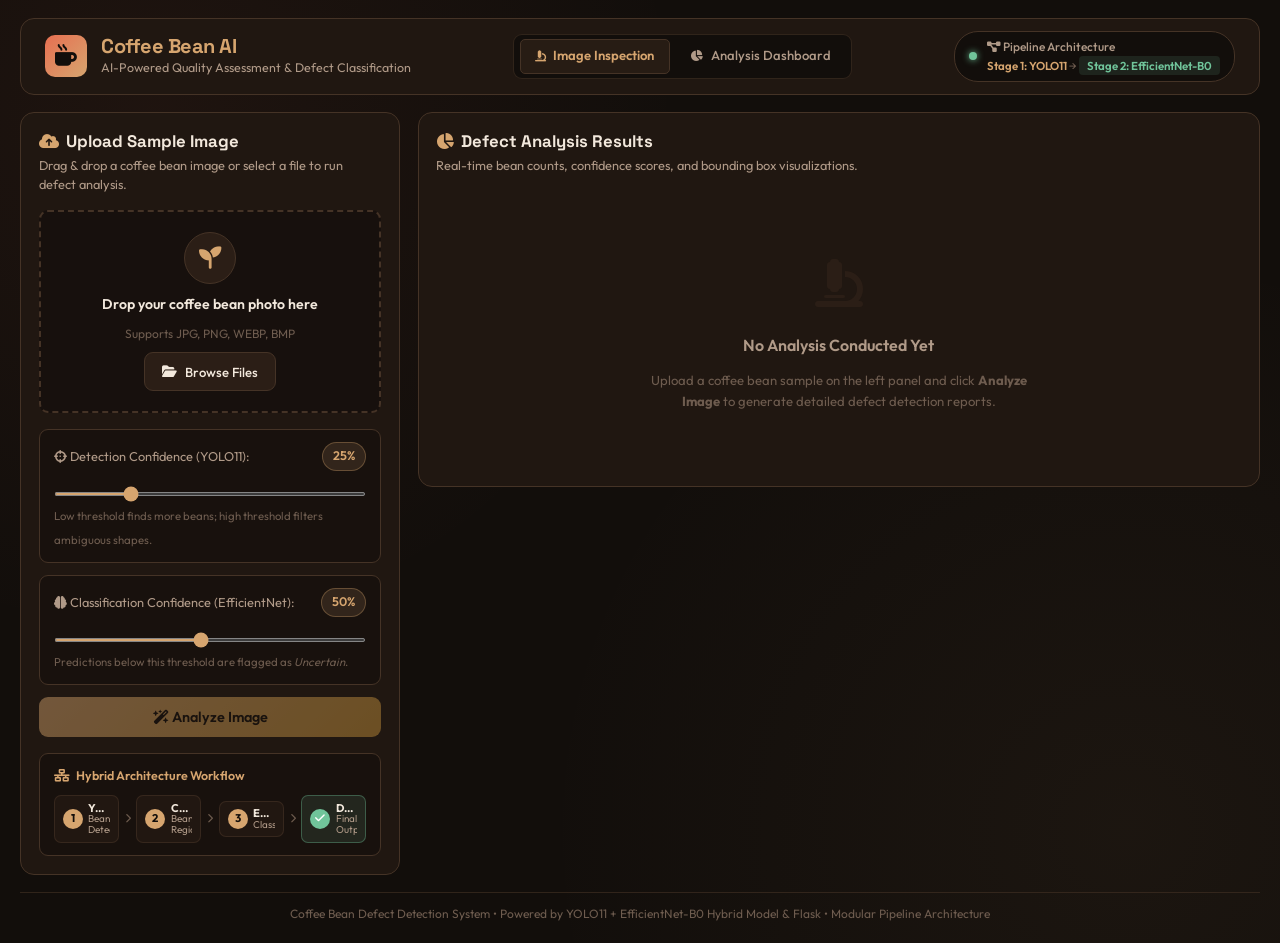
==== commit f54a8d39: "Add two-page layout: Image Inspection and Analysis Dashboard with shared sessionStorage state" ====
--- a/webapp/frontend/index.html
+++ b/webapp/frontend/index.html
@@ -22,17 +22,21 @@
                     <i class="fa-solid fa-mug-hot"></i>
                 </div>
                 <div class="brand-text">
-                    <h1>Coffee Bean Defect Detection System</h1>
+                    <h1>Coffee Bean AI</h1>
                     <p class="subtitle">AI-Powered Quality Assessment & Defect Classification</p>
                 </div>
             </div>
+            <nav class="nav-links">
+                <a href="/" class="nav-link active"><i class="fa-solid fa-microscope"></i> Image Inspection</a>
+                <a href="/dashboard" class="nav-link"><i class="fa-solid fa-chart-pie"></i> Analysis Dashboard</a>
+            </nav>
             <div class="pipeline-badge">
                 <div class="status-indicator online"></div>
                 <div class="pipeline-info">
                     <span class="pipeline-title"><i class="fa-solid fa-diagram-project"></i> Pipeline Architecture</span>
                     <span class="pipeline-stages">
-                        <strong class="stage-active">Stage 1: YOLO11 Detector</strong> → 
-                        <strong class="stage-active" style="background: var(--confirmed-bg); color: var(--confirmed-color); padding: 2px 8px; border-radius: 4px;">Stage 2: EfficientNet-B0 Classifier (Active)</strong>
+                        <strong class="stage-active">Stage 1: YOLO11</strong> → 
+                        <strong class="stage-active" style="background: var(--confirmed-bg); color: var(--confirmed-color); padding: 2px 8px; border-radius: 4px;">Stage 2: EfficientNet-B0</strong>
                     </span>
                 </div>
             </div>
@@ -144,9 +148,14 @@
 
             <!-- Results Panel (Right Column) -->
             <section class="panel results-panel">
-                <div class="panel-header">
-                    <h2><i class="fa-solid fa-chart-pie"></i> Defect Analysis Results</h2>
-                    <p>Real-time bean counts, confidence scores, and bounding box visualizations.</p>
+                <div class="panel-header" style="display: flex; justify-content: space-between; align-items: center; flex-wrap: wrap; gap: 0.5rem;">
+                    <div>
+                        <h2><i class="fa-solid fa-chart-pie"></i> Defect Analysis Results</h2>
+                        <p>Real-time bean counts, confidence scores, and bounding box visualizations.</p>
+                    </div>
+                    <a href="/dashboard" id="btnViewDashboard" class="btn btn-primary hidden" style="font-size: 0.8rem; text-decoration: none; padding: 0.45rem 0.85rem;">
+                        <i class="fa-solid fa-chart-column"></i> View Full Dashboard &rarr;
+                    </a>
                 </div>
 
                 <!-- Initial Empty State -->
--- a/webapp/frontend/style.css
+++ b/webapp/frontend/style.css
@@ -1,4 +1,4 @@
-﻿/* =============================================================
+/* =============================================================
    Coffee Bean Defect Detection - Design System
    Visual-polish pass: consistent palette, 1366x768 optimised
    ============================================================= */
@@ -86,6 +86,37 @@
     letter-spacing: -0.025em; line-height: 1.2;
 }
 .brand-text .subtitle { font-size: 0.78rem; color: var(--text-secondary); margin-top: 1px; }
+
+/* Navigation links */
+.nav-links {
+    display: flex;
+    align-items: center;
+    gap: 0.4rem;
+    background: var(--bg-dark);
+    padding: 0.25rem 0.35rem;
+    border-radius: var(--radius-md);
+    border: 1px solid var(--border-subtle);
+}
+.nav-link {
+    display: inline-flex;
+    align-items: center;
+    gap: 0.45rem;
+    padding: 0.42rem 0.9rem;
+    border-radius: var(--radius-sm);
+    font-size: 0.82rem;
+    font-weight: 500;
+    color: var(--text-secondary);
+    text-decoration: none;
+    transition: var(--transition-fast);
+}
+.nav-link i { font-size: 0.85em; }
+.nav-link:hover { color: var(--text-primary); background: rgba(214, 165, 111, 0.08); }
+.nav-link.active {
+    background: var(--bg-card-raised);
+    color: var(--primary-coffee);
+    font-weight: 600;
+    border: 1px solid var(--bg-card-border);
+}
 .pipeline-badge {
     display: flex; align-items: center; gap: 0.6rem;
     background: var(--bg-dark);
@@ -208,8 +239,8 @@
 /* Pipeline Workflow Card */
 .pipeline-workflow-card { background: rgba(14,11,9,0.45); border: 1px solid var(--bg-card-border); border-radius: var(--radius-md); padding: 0.8rem 0.875rem; display: flex; flex-direction: column; gap: 0.6rem; }
 .workflow-header { font-size: 0.78rem; font-weight: 600; color: var(--primary-coffee); display: flex; align-items: center; gap: 0.4rem; }
-.workflow-steps { display: flex; align-items: center; justify-content: space-between; gap: 0.2rem; flex-wrap: nowrap; }
-.step-item { display: flex; align-items: center; gap: 0.35rem; background: rgba(43,30,22,0.55); border: 1px solid var(--border-subtle); padding: 0.3rem 0.5rem; border-radius: 7px; flex: 1; }
+.workflow-steps { display: flex; align-items: center; justify-content: space-between; gap: 0.35rem; flex-wrap: wrap; }
+.step-item { display: flex; align-items: center; gap: 0.35rem; background: rgba(43,30,22,0.55); border: 1px solid var(--border-subtle); padding: 0.35rem 0.5rem; border-radius: 7px; flex: 1; min-width: 65px; }
 .step-num { width: 20px; height: 20px; background: var(--primary-coffee); color: var(--bg-dark); font-weight: 700; font-size: 0.7rem; border-radius: 50%; display: flex; align-items: center; justify-content: center; flex-shrink: 0; }
 .step-details { display: flex; flex-direction: column; line-height: 1.1; overflow: hidden; }
 .step-details strong { font-size: 0.7rem; color: var(--text-primary); white-space: nowrap; overflow: hidden; text-overflow: ellipsis; }
@@ -317,6 +348,52 @@
 /* class badge in table */
 .class-badge { display: inline-block; padding: 0.15rem 0.55rem; border-radius: 12px; font-size: 0.75rem; font-weight: 600; background: var(--badge-bg); border: 1px solid var(--badge-border); color: var(--primary-coffee); white-space: nowrap; }
 
+/* Dashboard Page Layout */
+.dashboard-main {
+    display: flex;
+    flex-direction: column;
+    gap: 1.1rem;
+    flex: 1;
+}
+
+.dashboard-container {
+    display: flex;
+    flex-direction: column;
+    gap: 1rem;
+}
+
+.dashboard-split-grid {
+    display: grid;
+    grid-template-columns: 1fr 1fr;
+    gap: 1rem;
+    align-items: start;
+}
+
+@media (max-width: 992px) {
+    .dashboard-split-grid {
+        grid-template-columns: 1fr;
+    }
+}
+
+.image-viewer-card, .chart-summary-card {
+    background: var(--bg-card-raised);
+    border: 1px solid var(--bg-card-border);
+    border-radius: var(--radius-md);
+    padding: 0.85rem;
+    display: flex;
+    flex-direction: column;
+    gap: 0.75rem;
+}
+
+.dashboard-split-grid .chart-wrapper {
+    height: 240px;
+}
+
+.dashboard-split-grid .viewer-content {
+    min-height: 240px;
+    max-height: 380px;
+}
+
 /* Results container */
 .results-container { display: flex; flex-direction: column; gap: 0.85rem; }
 
